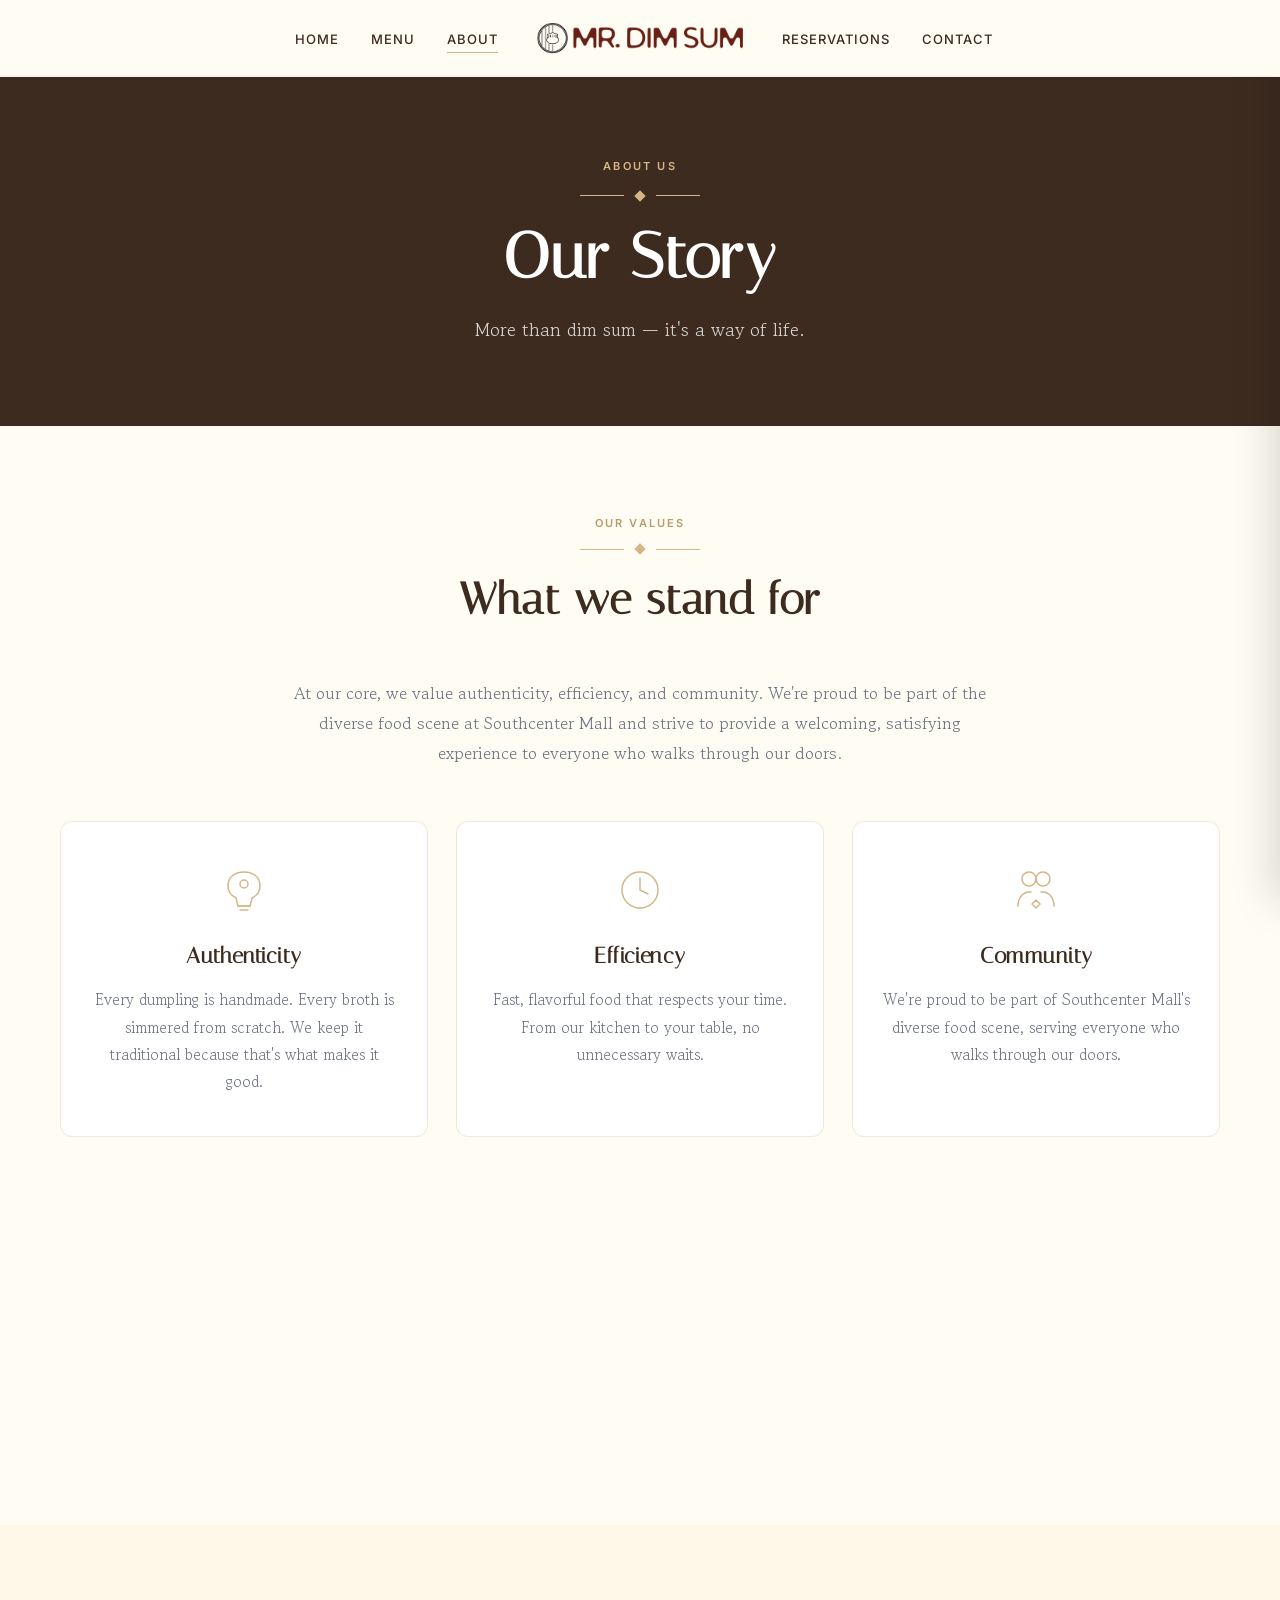
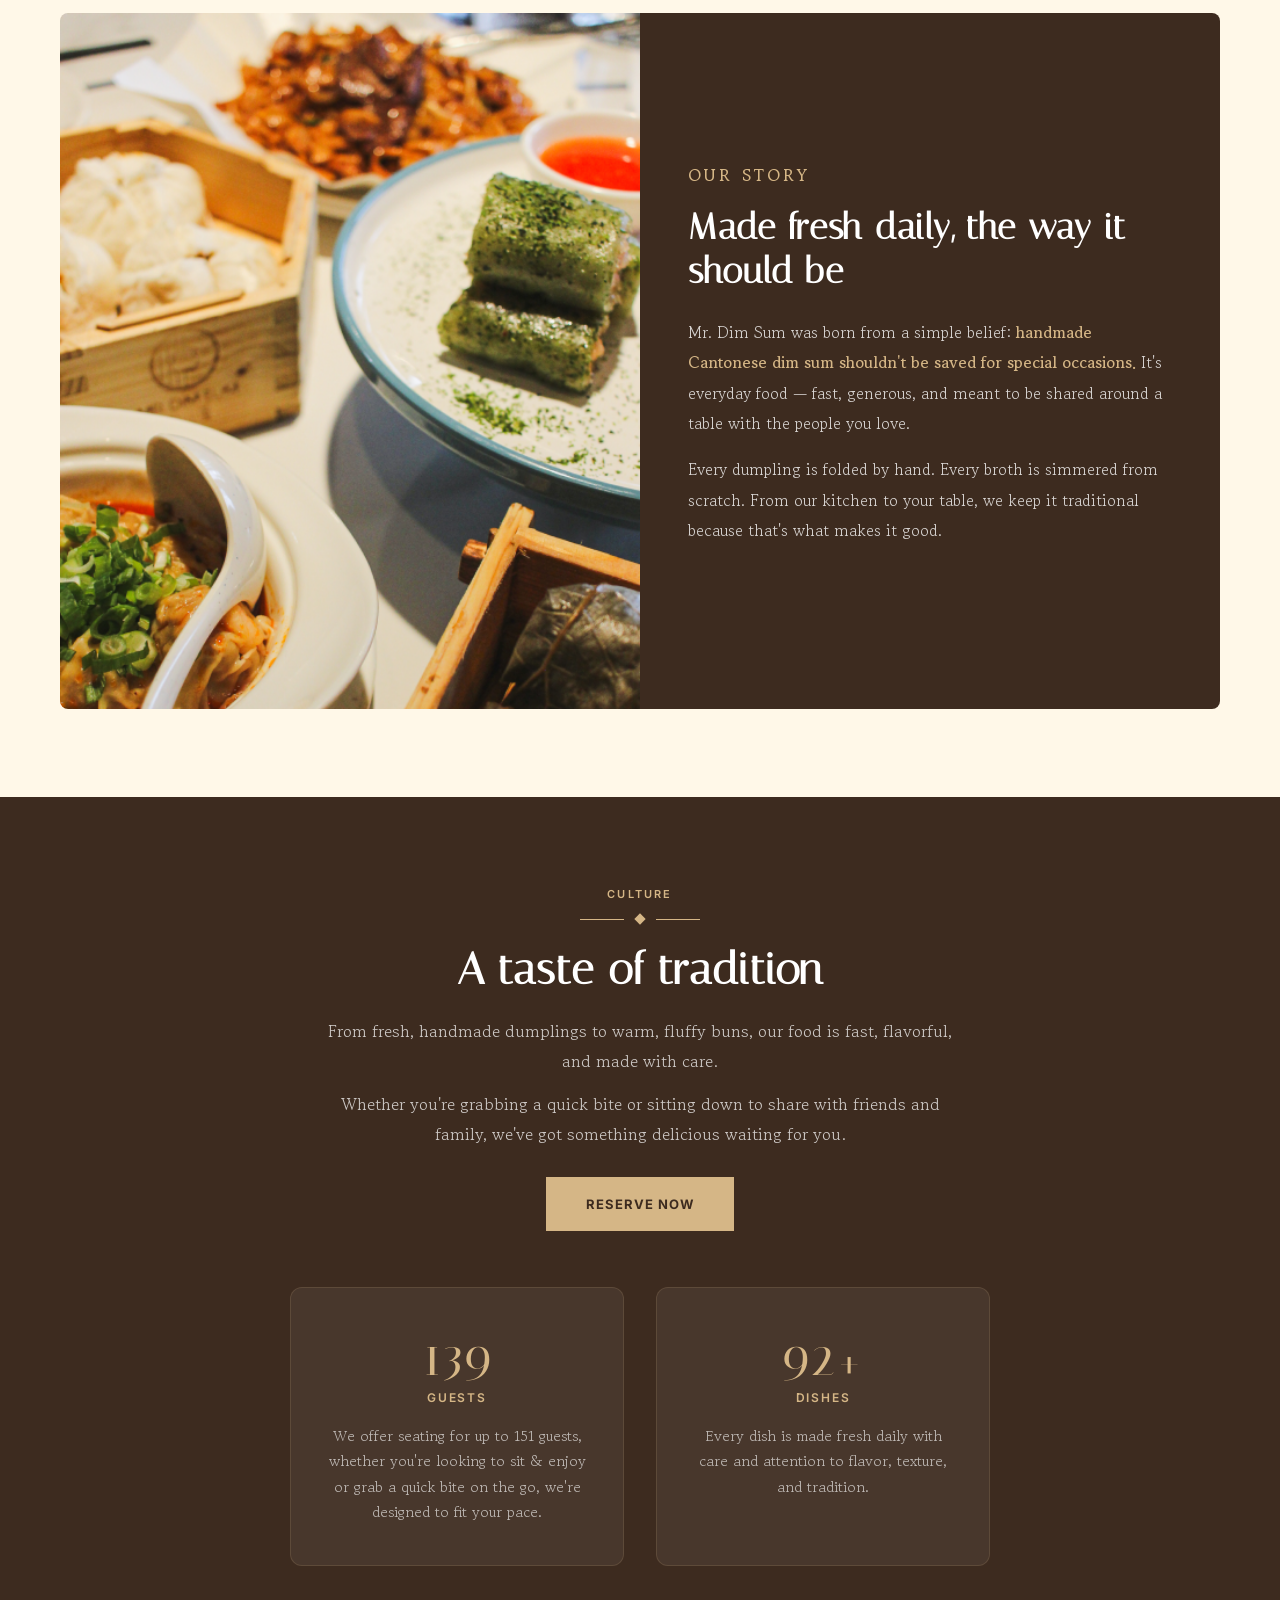
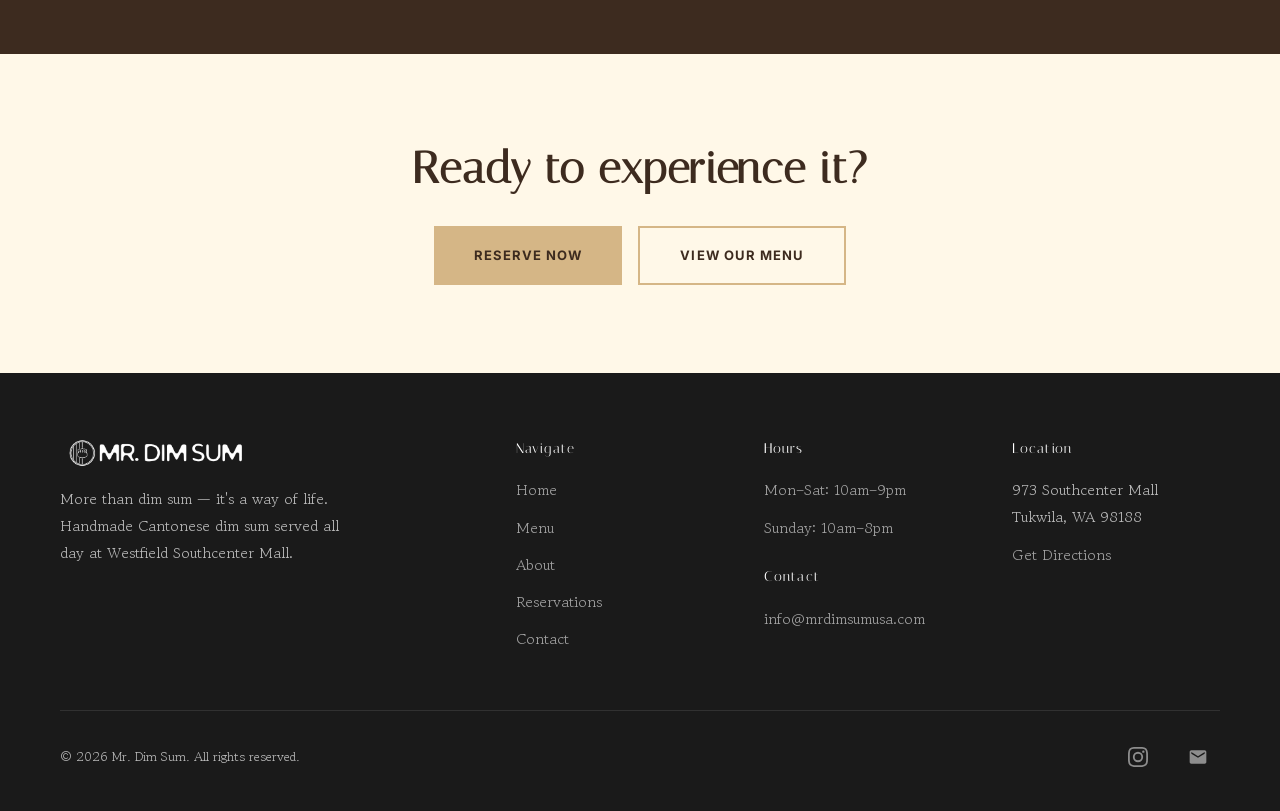
==== about.html @ 8e9a052c "Initial commit: Mr. Dim Sum restaurant website Five-page site (home, menu, about, reservations, cont" ====
<!DOCTYPE html>
<html lang="en">
<head>
<meta charset="UTF-8">
<meta name="viewport" content="width=device-width, initial-scale=1.0">
<title>About Us — Mr. Dim Sum | Handmade Cantonese Dim Sum in Tukwila, WA</title>
<meta name="description" content="Learn about Mr. Dim Sum's values, story, and commitment to authentic handmade Cantonese dim sum at Westfield Southcenter Mall in Tukwila, WA.">
<meta property="og:title" content="About Us — Mr. Dim Sum | Handmade Cantonese Dim Sum">
<meta property="og:description" content="Learn about Mr. Dim Sum's commitment to authentic handmade Cantonese dim sum at Westfield Southcenter Mall in Tukwila, WA.">
<meta property="og:image" content="pictures/Photo_TableSpread_MrDimSum_2026-03-11_v03.jpg">
<meta property="og:type" content="website">
<meta name="twitter:card" content="summary_large_image">
<link rel="preconnect" href="https://fonts.googleapis.com">
<link rel="preconnect" href="https://fonts.gstatic.com" crossorigin>
<link href="https://fonts.googleapis.com/css2?family=Italiana&family=Gowun+Batang:wght@400;700&family=Inter:wght@400;500;600&display=swap" rel="stylesheet">
<script type="application/ld+json">
{
  "@context": "https://schema.org",
  "@type": "AboutPage",
  "name": "About Mr. Dim Sum",
  "description": "Learn about Mr. Dim Sum's values, story, and commitment to authentic handmade Cantonese dim sum.",
  "mainEntity": {
    "@type": "Restaurant",
    "name": "Mr. Dim Sum",
    "servesCuisine": "Cantonese",
    "priceRange": "$$",
    "address": {
      "@type": "PostalAddress",
      "streetAddress": "973 Southcenter Mall",
      "addressLocality": "Tukwila",
      "addressRegion": "WA",
      "postalCode": "98188",
      "addressCountry": "US"
    },
    "url": "https://www.mrdimsumusa.com"
  }
}
</script>
<style>
*, *::before, *::after { margin: 0; padding: 0; box-sizing: border-box; }

:root {
  --red: #C41E24;
  --red-dark: #9E181D;
  --gold: #d5b686;
  --gold-dark: #b89b6a;
  --gold-light: #F5E6C4;
  --warm-bg: #FFFCF3;
  --warm-bg-alt: #FFF8E8;
  --charcoal: #1A1A1A;
  --brown: #3D2B1F;
  --brown-light: #5C4033;
  --gray-700: #374151;
  --gray-500: #6B7280;
  --gray-300: #D1D5DB;
  --gray-200: #E5E7EB;
  --white: #FFFFFF;
  --font-display: 'Italiana', serif;
  --font-body: 'Gowun Batang', Georgia, serif;
  --font-ui: 'Inter', system-ui, -apple-system, sans-serif;
  --nav-height: 76px;
  --ease-out-expo: cubic-bezier(0.16, 1, 0.3, 1);
}

::selection {
  background: var(--gold);
  color: var(--brown);
}
::-moz-selection {
  background: var(--gold);
  color: var(--brown);
}

html { scroll-behavior: smooth; scroll-padding-top: 80px; }

body {
  font-family: var(--font-body);
  color: var(--charcoal);
  background: var(--warm-bg);
  line-height: 1.7;
  -webkit-font-smoothing: antialiased;
  overflow-x: hidden;
}

img { max-width: 100%; height: auto; display: block; }
a { text-decoration: none; color: inherit; }

a:focus-visible,
button:focus-visible,
.btn:focus-visible {
  outline: 2px solid var(--gold);
  outline-offset: 3px;
  border-radius: 2px;
}

.container { width: 100%; max-width: 1200px; margin: 0 auto; padding: 0 20px; }

/* ANIMATIONS */
@keyframes fadeUp {
  from { opacity: 0; transform: translateY(30px); }
  to { opacity: 1; transform: translateY(0); }
}
@keyframes fadeIn {
  from { opacity: 0; }
  to { opacity: 1; }
}
@keyframes slideInLeft {
  from { opacity: 0; transform: translateX(-40px); }
  to { opacity: 1; transform: translateX(0); }
}
@keyframes slideInRight {
  from { opacity: 0; transform: translateX(40px); }
  to { opacity: 1; transform: translateX(0); }
}
@keyframes scaleIn {
  from { opacity: 0; transform: scale(0.92); }
  to { opacity: 1; transform: scale(1); }
}
@keyframes float {
  0%, 100% { transform: translateY(0); }
  50% { transform: translateY(-6px); }
}
@keyframes navFadeIn {
  from { opacity: 0; transform: translateY(-10px); }
  to { opacity: 1; transform: translateY(0); }
}

/* REVEAL ANIMATIONS */
.reveal {
  opacity: 0;
  transform: translateY(20px);
  transition: opacity 0.7s cubic-bezier(0.25, 0.46, 0.45, 0.94), transform 0.7s cubic-bezier(0.25, 0.46, 0.45, 0.94);
}
.reveal.is-visible {
  opacity: 1;
  transform: translateY(0);
}
.reveal-delay-1 { transition-delay: 0.1s; }
.reveal-delay-2 { transition-delay: 0.2s; }
.reveal-delay-3 { transition-delay: 0.3s; }

.reveal-left {
  opacity: 0;
  transform: translateX(-30px);
  transition: opacity 0.7s cubic-bezier(0.25, 0.46, 0.45, 0.94), transform 0.7s cubic-bezier(0.25, 0.46, 0.45, 0.94);
}
.reveal-left.is-visible {
  opacity: 1;
  transform: translateX(0);
}

.reveal-right {
  opacity: 0;
  transform: translateX(30px);
  transition: opacity 0.7s cubic-bezier(0.25, 0.46, 0.45, 0.94), transform 0.7s cubic-bezier(0.25, 0.46, 0.45, 0.94);
}
.reveal-right.is-visible {
  opacity: 1;
  transform: translateX(0);
}

/* NAV */
.nav {
  position: sticky;
  top: 0;
  z-index: 100;
  background: rgba(255,252,243,0.97);
  backdrop-filter: blur(12px);
  -webkit-backdrop-filter: blur(12px);
  border-bottom: 1px solid rgba(213,182,134,0.2);
  animation: navFadeIn 0.8s ease both;
}

.nav__inner {
  display: grid;
  grid-template-columns: 1fr auto 1fr;
  align-items: center;
  height: var(--nav-height);
  max-width: 1200px;
  margin: 0 auto;
  padding: 0 24px;
}

.nav__links-left,
.nav__links-right {
  display: flex;
  list-style: none;
  gap: 32px;
}
.nav__links-left { justify-content: flex-end; }
.nav__links-right { justify-content: flex-start; }

.nav__links-left a,
.nav__links-right a {
  font-family: var(--font-ui);
  font-size: 0.8125rem;
  font-weight: 500;
  color: var(--brown);
  letter-spacing: 0.08em;
  text-transform: uppercase;
  transition: color 0.3s, opacity 0.3s;
  position: relative;
  padding-bottom: 2px;
}
.nav__links-left a::after,
.nav__links-right a::after {
  content: '';
  position: absolute;
  bottom: -4px;
  left: 0;
  width: 0;
  height: 1px;
  background: var(--gold);
  transition: width 0.4s var(--ease-out-expo);
}
.nav__links-left a:hover::after,
.nav__links-right a:hover::after {
  width: 100%;
}
.nav__links-left a:hover,
.nav__links-right a:hover { opacity: 0.7; }

/* Active nav link */
.nav__links-left a.is-active,
.nav__links-right a.is-active {
  color: var(--brown);
}
.nav__links-left a.is-active::after,
.nav__links-right a.is-active::after {
  width: 100%;
}

.nav__logo {
  justify-self: center;
  padding: 0 28px;
}
.nav__logo-img {
  height: 38px;
  width: auto;
}

/* HAMBURGER */
.nav__hamburger {
  display: none;
  background: none;
  border: none;
  cursor: pointer;
  padding: 8px;
  justify-self: end;
  min-width: 44px;
  min-height: 44px;
  align-items: center;
  justify-content: center;
  -webkit-tap-highlight-color: transparent;
}
.nav__hamburger-lines {
  width: 24px;
  height: 18px;
  position: relative;
  display: flex;
  flex-direction: column;
  justify-content: space-between;
}
.nav__hamburger-lines span {
  display: block;
  width: 100%;
  height: 2px;
  background: var(--brown);
  border-radius: 2px;
  transition: transform 0.35s ease, opacity 0.25s ease;
  transform-origin: center;
}
.nav__hamburger.is-active .nav__hamburger-lines span:nth-child(1) {
  transform: translateY(8px) rotate(45deg);
}
.nav__hamburger.is-active .nav__hamburger-lines span:nth-child(2) {
  opacity: 0;
}
.nav__hamburger.is-active .nav__hamburger-lines span:nth-child(3) {
  transform: translateY(-8px) rotate(-45deg);
}

/* MOBILE MENU */
.nav__mobile-overlay {
  display: none;
  position: fixed;
  inset: 0;
  background: rgba(26,26,26,0.5);
  z-index: 98;
  opacity: 0;
  transition: opacity 0.35s ease;
}
.nav__mobile-overlay.is-open {
  display: block;
  opacity: 1;
}

.nav__mobile-menu {
  position: fixed;
  top: 0; right: 0; bottom: 0;
  width: 320px;
  max-width: 85vw;
  background: var(--warm-bg);
  z-index: 99;
  padding: 100px 40px 40px;
  transform: translateX(100%);
  transition: transform 0.5s var(--ease-out-expo);
  display: flex;
  flex-direction: column;
  box-shadow: -8px 0 40px rgba(0,0,0,0.15);
  overflow-y: auto;
}
.nav__mobile-menu.is-open { transform: translateX(0); }
.nav__mobile-menu a {
  display: flex;
  align-items: center;
  padding: 20px 0;
  font-family: var(--font-ui);
  font-size: 0.9375rem;
  font-weight: 500;
  color: var(--brown);
  text-transform: uppercase;
  letter-spacing: 0.1em;
  border-bottom: 1px solid rgba(213,182,134,0.2);
  transition: color 0.3s, padding-left 0.3s;
  min-height: 44px;
}
.nav__mobile-menu a:hover, .nav__mobile-menu a:active {
  color: var(--red);
  padding-left: 12px;
}
.nav__mobile-menu a.is-active {
  color: var(--red);
}

@media (max-width: 768px) {
  .nav__inner {
    grid-template-columns: 1fr auto auto;
    height: 64px;
  }
  .nav__links-left, .nav__links-right { display: none; }
  .nav__logo { justify-self: start; padding: 0; }
  .nav__hamburger { display: flex; }
  .nav__logo-img { height: 32px; }
}

/* BUTTONS */
.btn {
  display: inline-flex;
  align-items: center;
  gap: 8px;
  font-family: var(--font-ui);
  font-size: 0.8125rem;
  font-weight: 500;
  padding: 16px 40px;
  border-radius: 0;
  border: none;
  cursor: pointer;
  letter-spacing: 0.08em;
  text-transform: uppercase;
  transition: all 0.4s var(--ease-out-expo);
  min-height: 44px;
  position: relative;
}
.btn:active { transform: scale(0.97); }

.btn--gold {
  background: var(--gold);
  color: var(--brown);
  font-weight: 700;
}
.btn--gold:hover {
  background: var(--gold-dark);
  box-shadow: 0 4px 20px rgba(213,182,134,0.35);
  transform: translateY(-2px);
}

.btn--outline {
  background: transparent;
  color: var(--brown);
  font-weight: 700;
  border: 2px solid var(--gold);
}
.btn--outline:hover {
  background: var(--gold-light);
  border-color: var(--gold-dark);
  transform: translateY(-2px);
}

.btn--ghost {
  background: transparent;
  color: var(--gold);
  padding: 0;
  font-weight: 700;
  font-size: 0.9375rem;
}
.btn--ghost:hover { color: var(--white); }
.btn--ghost svg { width: 18px; height: 18px; transition: transform 0.3s; }
.btn--ghost:hover svg { transform: translateX(6px); }

/* SECTION SHARED */
.section { padding: 88px 0; }
.section--alt { background: var(--warm-bg-alt); }

.section__header {
  text-align: center;
  max-width: 600px;
  margin: 0 auto 52px;
}

.section__label {
  font-family: var(--font-ui);
  font-size: 0.6875rem;
  font-weight: 600;
  letter-spacing: 0.2em;
  text-transform: uppercase;
  color: var(--gold-dark);
  margin-bottom: 12px;
}

.section__title {
  font-family: var(--font-display);
  font-size: clamp(1.75rem, 4vw, 2.75rem);
  margin-bottom: 16px;
  line-height: 1.2;
  color: var(--brown);
  letter-spacing: 0.02em;
}

.section__desc {
  font-family: var(--font-body);
  color: var(--gray-500);
  font-size: 1.05rem;
  line-height: 1.8;
}

/* DECORATIVE DIVIDER */
.divider {
  display: flex;
  align-items: center;
  justify-content: center;
  gap: 12px;
  margin: 0 auto 20px;
  width: 120px;
}
.divider__line {
  flex: 1;
  height: 1px;
  background: var(--gold);
}
.divider__diamond {
  width: 8px;
  height: 8px;
  background: var(--gold);
  transform: rotate(45deg);
  flex-shrink: 0;
  animation: float 4s ease-in-out infinite;
}

/* HERO BANNER — shorter, no parallax */
.about-hero {
  background: var(--brown);
  padding: 80px 0;
  text-align: center;
  overflow: hidden;
}

.about-hero__content {
  max-width: 700px;
  margin: 0 auto;
  animation: fadeUp 1.2s ease both;
}

.about-hero__label {
  font-family: var(--font-ui);
  font-size: 0.6875rem;
  font-weight: 600;
  letter-spacing: 0.2em;
  text-transform: uppercase;
  color: var(--gold);
  margin-bottom: 16px;
  animation: fadeIn 1.5s ease 0.3s both;
}

.about-hero h1 {
  font-family: var(--font-display);
  font-size: clamp(2.5rem, 6vw, 4rem);
  color: var(--white);
  line-height: 1.15;
  margin-bottom: 20px;
  letter-spacing: 0.02em;
  animation: fadeUp 1.2s ease 0.4s both;
}

.about-hero__sub {
  font-family: var(--font-body);
  font-size: 1.15rem;
  color: rgba(255,255,255,0.8);
  line-height: 1.8;
  animation: fadeUp 1.2s ease 0.6s both;
}

/* VALUES SECTION */
.values__intro {
  text-align: center;
  max-width: 700px;
  margin: 0 auto 52px;
  font-family: var(--font-body);
  color: var(--gray-500);
  font-size: 1.05rem;
  line-height: 1.8;
}

.values-grid {
  display: grid;
  grid-template-columns: repeat(3, 1fr);
  gap: 28px;
}

.value-card {
  background: var(--white);
  border: 1px solid rgba(213,182,134,0.3);
  border-radius: 12px;
  padding: 40px 28px;
  text-align: center;
  transition: transform 0.4s ease, box-shadow 0.4s ease;
}
.value-card:hover {
  transform: translateY(-6px);
  box-shadow: 0 12px 32px rgba(0,0,0,0.08);
}

.value-card__icon {
  width: 56px;
  height: 56px;
  margin: 0 auto 20px;
  display: flex;
  align-items: center;
  justify-content: center;
}
.value-card__icon svg {
  width: 48px;
  height: 48px;
  fill: none;
  stroke: var(--gold);
  stroke-width: 1.5;
  stroke-linecap: round;
  stroke-linejoin: round;
}

.value-card h3 {
  font-family: var(--font-display);
  font-size: 1.35rem;
  color: var(--brown);
  margin-bottom: 12px;
  letter-spacing: 0.02em;
}

.value-card p {
  font-family: var(--font-body);
  color: var(--gray-500);
  font-size: 0.95rem;
  line-height: 1.8;
}

@media (max-width: 640px) {
  .values-grid { grid-template-columns: 1fr; gap: 20px; }
}

/* PHOTO BAND */
.photo-band {
  width: 100%;
  height: 300px;
  overflow: hidden;
  position: relative;
}
.photo-band img {
  width: 100%;
  height: 120%;
  object-fit: cover;
  object-position: center;
  position: absolute;
  top: -10%;
}

/* STORY */
.story {
  display: grid;
  grid-template-columns: 1fr 1fr;
  gap: 0;
  align-items: stretch;
  border-radius: 8px;
  overflow: hidden;
  min-height: 480px;
}

.story__img {
  position: relative;
  overflow: hidden;
}
.story__img img {
  width: 100%;
  height: 100%;
  object-fit: cover;
  transition: transform 0.6s ease;
}
.story:hover .story__img img { transform: scale(1.03); }

.story__text {
  background: var(--brown);
  color: var(--white);
  padding: 56px 48px;
  display: flex;
  flex-direction: column;
  justify-content: center;
}

.story__text .section__label {
  color: var(--gold);
}

.story__text h2 {
  font-family: var(--font-display);
  font-size: clamp(1.75rem, 3.5vw, 2.25rem);
  margin-bottom: 24px;
  line-height: 1.2;
  color: var(--white);
  letter-spacing: 0.02em;
}

.story__text p {
  font-family: var(--font-body);
  color: rgba(255,255,255,0.8);
  margin-bottom: 16px;
  line-height: 1.9;
  font-size: 1rem;
}

.story__text .highlight {
  color: var(--gold);
  font-weight: 700;
}

@media (max-width: 768px) {
  .story { grid-template-columns: 1fr; }
  .story__img { min-height: 280px; }
  .story__text { padding: 36px 24px; }
}

/* CULTURE — stats section */
.culture {
  background: var(--brown);
  padding: 88px 0;
  color: var(--white);
  overflow: hidden;
}

.culture__header {
  text-align: center;
  max-width: 640px;
  margin: 0 auto 56px;
}
.culture__header .section__label {
  color: var(--gold);
}
.culture__header h2 {
  font-family: var(--font-display);
  font-size: clamp(1.75rem, 4vw, 2.75rem);
  color: var(--white);
  margin-bottom: 20px;
  line-height: 1.2;
  letter-spacing: 0.02em;
}
.culture__desc {
  font-family: var(--font-body);
  color: rgba(255,255,255,0.75);
  font-size: 1.05rem;
  line-height: 1.8;
  margin-bottom: 12px;
}
.culture__cta {
  margin-top: 28px;
}

.culture__stats {
  display: grid;
  grid-template-columns: 1fr 1fr;
  gap: 32px;
  max-width: 700px;
  margin: 0 auto;
}

.stat-card {
  background: rgba(255,255,255,0.06);
  border: 1px solid rgba(213,182,134,0.15);
  border-radius: 12px;
  padding: 40px 32px;
  text-align: center;
  transition: transform 0.4s ease, border-color 0.4s ease, background 0.4s ease;
}
.stat-card:hover {
  transform: translateY(-4px);
  border-color: rgba(213,182,134,0.35);
  background: rgba(255,255,255,0.09);
}

.stat-card__number {
  font-family: var(--font-display);
  font-size: clamp(2.5rem, 6vw, 3.5rem);
  color: var(--gold);
  line-height: 1;
  margin-bottom: 4px;
  letter-spacing: 0.02em;
}
.stat-card__number .stat-suffix {
  font-size: 0.7em;
}

.stat-card__label {
  font-family: var(--font-ui);
  font-size: 0.75rem;
  text-transform: uppercase;
  letter-spacing: 0.15em;
  color: var(--gold);
  margin-bottom: 14px;
  font-weight: 600;
}

.stat-card__desc {
  font-family: var(--font-body);
  font-size: 0.9375rem;
  color: rgba(255,255,255,0.65);
  line-height: 1.7;
}

@media (max-width: 640px) {
  .culture { padding: 64px 0; }
  .culture__header { margin-bottom: 40px; }
  .culture__stats { grid-template-columns: 1fr; gap: 20px; }
  .stat-card { padding: 32px 24px; }
}

/* CTA SECTION */
.cta-section {
  padding: 88px 0;
  text-align: center;
  background: var(--warm-bg-alt);
}

.cta-section h2 {
  font-family: var(--font-display);
  font-size: clamp(1.75rem, 4vw, 2.75rem);
  color: var(--brown);
  margin-bottom: 32px;
  letter-spacing: 0.02em;
  line-height: 1.2;
}

.cta-section__buttons {
  display: flex;
  gap: 16px;
  justify-content: center;
  flex-wrap: wrap;
}

/* FOOTER */
.footer {
  background: var(--charcoal);
  color: rgba(255,255,255,0.7);
  padding: 64px 0 32px;
}

.footer__grid {
  display: grid;
  grid-template-columns: 2fr 1fr 1fr 1fr;
  gap: 40px;
  margin-bottom: 48px;
}

.footer__brand-logo {
  height: 32px;
  width: auto;
  margin-bottom: 16px;
  filter: brightness(0) invert(1);
}
.footer__brand p {
  font-family: var(--font-body);
  font-size: 0.9375rem;
  line-height: 1.8;
  max-width: 280px;
}

.footer h4 {
  color: var(--white);
  font-family: var(--font-display);
  font-size: 0.875rem;
  font-weight: 400;
  letter-spacing: 0.08em;
  margin-bottom: 16px;
}

.footer ul { list-style: none; }
.footer li { margin-bottom: 10px; }
.footer a {
  font-family: var(--font-body);
  font-size: 0.9375rem;
  color: rgba(255,255,255,0.6);
  transition: color 0.2s;
  position: relative;
}
.footer a:hover { color: var(--white); }

.footer__grid a::after {
  content: '';
  position: absolute;
  bottom: -2px;
  left: 0;
  width: 0;
  height: 1px;
  background: var(--gold);
  transition: width 0.3s ease;
}
.footer__grid a:hover::after {
  width: 100%;
}

.footer address {
  font-family: var(--font-body);
  font-style: normal;
  font-size: 0.9375rem;
  line-height: 1.8;
}

.footer__bottom {
  border-top: 1px solid rgba(255,255,255,0.1);
  padding-top: 24px;
  display: flex;
  justify-content: space-between;
  align-items: center;
  flex-wrap: wrap;
  gap: 12px;
  font-size: 0.8125rem;
}

.footer__socials { display: flex; gap: 16px; }
.footer__socials a {
  display: flex;
  padding: 4px;
  min-width: 44px;
  min-height: 44px;
  align-items: center;
  justify-content: center;
  transition: transform 0.3s ease;
}
.footer__socials a:hover { transform: translateY(-2px); }
.footer__socials a::after { display: none; }
.footer__socials svg { width: 20px; height: 20px; fill: rgba(255,255,255,0.5); transition: fill 0.2s; }
.footer__socials a:hover svg { fill: var(--white); }

@media (max-width: 768px) {
  .footer__grid { grid-template-columns: 1fr 1fr; gap: 32px; }
  .footer__bottom { flex-direction: column; text-align: center; }
  .footer__socials { justify-content: center; }
}
@media (max-width: 480px) {
  .footer__grid { grid-template-columns: 1fr; gap: 28px; }
}

/* BACK TO TOP BUTTON */
.back-to-top {
  position: fixed;
  bottom: 28px;
  right: 28px;
  z-index: 90;
  width: 44px;
  height: 44px;
  border-radius: 50%;
  border: none;
  background: var(--brown);
  color: var(--white);
  cursor: pointer;
  display: flex;
  align-items: center;
  justify-content: center;
  opacity: 0;
  visibility: hidden;
  transform: translateY(12px);
  transition: opacity 0.35s ease, visibility 0.35s ease, transform 0.35s ease, background 0.2s;
  box-shadow: 0 4px 16px rgba(0,0,0,0.18);
  -webkit-tap-highlight-color: transparent;
  padding-bottom: env(safe-area-inset-bottom, 0px);
}
.back-to-top.is-visible {
  opacity: 1;
  visibility: visible;
  transform: translateY(0);
}
.back-to-top:hover {
  background: var(--red);
}
.back-to-top svg {
  width: 20px;
  height: 20px;
  stroke: currentColor;
  fill: none;
  stroke-width: 2.5;
  stroke-linecap: round;
  stroke-linejoin: round;
}

/* MOBILE-SPECIFIC */
@media (max-width: 768px) {
  .section { padding: 64px 0; }
  .about-hero { padding: 60px 0; }
  .about-hero h1 {
    font-size: clamp(2rem, 5vw, 3rem);
  }
  .about-hero__sub {
    font-size: 1.05rem;
  }
  .section__header {
    margin-bottom: 40px;
  }
  .section__title {
    font-size: clamp(1.5rem, 3.5vw, 2.25rem);
  }
  .section__desc {
    font-size: 1rem;
  }
  .cta-section { padding: 64px 0; }
  .back-to-top {
    bottom: calc(20px + env(safe-area-inset-bottom, 0px));
    right: 20px;
  }
}

/* UTILITY */
.sr-only {
  position: absolute;
  width: 1px; height: 1px;
  padding: 0; margin: -1px;
  overflow: hidden;
  clip: rect(0,0,0,0);
  border: 0;
}
</style>
</head>

<body>

<!-- NAV -->
<nav class="nav" role="navigation" aria-label="Main navigation">
  <div class="nav__inner">
    <ul class="nav__links-left">
      <li><a href="mr-dimsum.html">Home</a></li>
      <li><a href="menu.html">Menu</a></li>
      <li><a href="about.html" class="is-active">About</a></li>
    </ul>
    <a href="mr-dimsum.html" class="nav__logo" aria-label="Mr. Dim Sum — Home">
      <img src="pictures/mrdimsum-logo.png" alt="Mr. Dim Sum" class="nav__logo-img">
    </a>
    <ul class="nav__links-right">
      <li><a href="reservations.html">Reservations</a></li>
      <li><a href="contact.html">Contact</a></li>
    </ul>
    <button class="nav__hamburger" aria-label="Open menu" aria-expanded="false" onclick="toggleMenu()">
      <div class="nav__hamburger-lines">
        <span></span>
        <span></span>
        <span></span>
      </div>
    </button>
  </div>
</nav>
<div class="nav__mobile-overlay" id="mobileOverlay" onclick="closeMenu()"></div>
<div class="nav__mobile-menu" id="mobileMenu">
  <a href="mr-dimsum.html" onclick="closeMenu()">Home</a>
  <a href="menu.html" onclick="closeMenu()">Menu</a>
  <a href="about.html" class="is-active" onclick="closeMenu()">About</a>
  <a href="reservations.html" onclick="closeMenu()">Reservations</a>
  <a href="contact.html" onclick="closeMenu()">Contact</a>
</div>

<!-- HERO BANNER -->
<section class="about-hero">
  <div class="container">
    <div class="about-hero__content">
      <p class="about-hero__label">About Us</p>
      <div class="divider"><span class="divider__line"></span><span class="divider__diamond"></span><span class="divider__line"></span></div>
      <h1>Our Story</h1>
      <p class="about-hero__sub">More than dim sum — it's a way of life.</p>
    </div>
  </div>
</section>

<!-- VALUES -->
<section class="section" id="values">
  <div class="container">
    <div class="section__header reveal">
      <p class="section__label">Our Values</p>
      <div class="divider"><span class="divider__line"></span><span class="divider__diamond"></span><span class="divider__line"></span></div>
      <h2 class="section__title">What we stand for</h2>
    </div>
    <p class="values__intro reveal">At our core, we value authenticity, efficiency, and community. We're proud to be part of the diverse food scene at Southcenter Mall and strive to provide a welcoming, satisfying experience to everyone who walks through our doors.</p>
    <div class="values-grid">
      <div class="value-card reveal reveal-delay-1">
        <div class="value-card__icon">
          <svg viewBox="0 0 48 48">
            <path d="M24 6c-8 0-16 4-16 14 0 6 4 10 8 12l2 8h12l2-8c4-2 8-6 8-12C40 10 32 6 24 6z"/>
            <path d="M18 40h12M20 44h8"/>
            <circle cx="24" cy="18" r="4"/>
          </svg>
        </div>
        <h3>Authenticity</h3>
        <p>Every dumpling is handmade. Every broth is simmered from scratch. We keep it traditional because that's what makes it good.</p>
      </div>
      <div class="value-card reveal reveal-delay-2">
        <div class="value-card__icon">
          <svg viewBox="0 0 48 48">
            <circle cx="24" cy="24" r="18"/>
            <polyline points="24 12 24 24 32 28"/>
          </svg>
        </div>
        <h3>Efficiency</h3>
        <p>Fast, flavorful food that respects your time. From our kitchen to your table, no unnecessary waits.</p>
      </div>
      <div class="value-card reveal reveal-delay-3">
        <div class="value-card__icon">
          <svg viewBox="0 0 48 48">
            <path d="M17 20a7 7 0 1 1 0-14 7 7 0 0 1 0 14z"/>
            <path d="M31 20a7 7 0 1 1 0-14 7 7 0 0 1 0 14z"/>
            <path d="M6 40c0-8 5-14 11-14h2"/>
            <path d="M42 40c0-8-5-14-11-14h-2"/>
            <path d="M24 34l-4 4 4 4 4-4-4-4z"/>
          </svg>
        </div>
        <h3>Community</h3>
        <p>We're proud to be part of Southcenter Mall's diverse food scene, serving everyone who walks through our doors.</p>
      </div>
    </div>
  </div>
</section>

<!-- PHOTO BAND -->
<div class="photo-band">
  <img src="pictures/MrDimSum_Photo_InteriorSeating_2025-05-21_v01.jpg" alt="Interior of Mr. Dim Sum restaurant with newspaper artwork on the walls and comfortable seating" loading="lazy">
</div>

<!-- STORY -->
<section class="section section--alt" id="story">
  <div class="container">
    <div class="story">
      <div class="story__img reveal-left">
        <img src="pictures/drinks.png" alt="A spread of dim sum dishes including rice rolls, steamed buns, and stir fried vegetables at Mr. Dim Sum" loading="lazy">
      </div>
      <div class="story__text reveal-right">
        <p class="section__label">Our Story</p>
        <h2>Made fresh daily, the way it should be</h2>
        <p>Mr. Dim Sum was born from a simple belief: <span class="highlight">handmade Cantonese dim sum shouldn't be saved for special occasions.</span> It's everyday food — fast, generous, and meant to be shared around a table with the people you love.</p>
        <p>Every dumpling is folded by hand. Every broth is simmered from scratch. From our kitchen to your table, we keep it traditional because that's what makes it good.</p>
      </div>
    </div>
  </div>
</section>

<!-- CULTURE -->
<section class="culture" id="culture">
  <div class="container">
    <div class="culture__header reveal">
      <p class="section__label">Culture</p>
      <div class="divider"><span class="divider__line"></span><span class="divider__diamond"></span><span class="divider__line"></span></div>
      <h2>A taste of tradition</h2>
      <p class="culture__desc">From fresh, handmade dumplings to warm, fluffy buns, our food is fast, flavorful, and made with care.</p>
      <p class="culture__desc">Whether you're grabbing a quick bite or sitting down to share with friends and family, we've got something delicious waiting for you.</p>
      <div class="culture__cta">
        <a href="https://www.yelp.com/reservations/mr-dim-sum-tukwila-3" target="_blank" rel="noopener" class="btn btn--gold">Reserve Now</a>
      </div>
    </div>
    <div class="culture__stats">
      <div class="stat-card reveal reveal-delay-1">
        <div class="stat-card__number"><span class="counter" data-target="151">0</span></div>
        <div class="stat-card__label">Guests</div>
        <p class="stat-card__desc">We offer seating for up to 151 guests, whether you're looking to sit &amp; enjoy or grab a quick bite on the go, we're designed to fit your pace.</p>
      </div>
      <div class="stat-card reveal reveal-delay-2">
        <div class="stat-card__number"><span class="counter" data-target="100">0</span><span class="stat-suffix">+</span></div>
        <div class="stat-card__label">Dishes</div>
        <p class="stat-card__desc">Every dish is made fresh daily with care and attention to flavor, texture, and tradition.</p>
      </div>
    </div>
  </div>
</section>

<!-- CTA -->
<section class="cta-section">
  <div class="container reveal">
    <h2>Ready to experience it?</h2>
    <div class="cta-section__buttons">
      <a href="https://www.yelp.com/reservations/mr-dim-sum-tukwila-3" target="_blank" rel="noopener" class="btn btn--gold">Reserve Now</a>
      <a href="menu.html" class="btn btn--outline">View Our Menu</a>
    </div>
  </div>
</section>

<!-- FOOTER -->
<footer class="footer">
  <div class="container">
    <div class="footer__grid">
      <div class="footer__brand">
        <img src="pictures/mrdimsum-logo.png" alt="Mr. Dim Sum" class="footer__brand-logo">
        <p>More than dim sum — it's a way of life. Handmade Cantonese dim sum served all day at Westfield Southcenter Mall.</p>
      </div>
      <div>
        <h4>Navigate</h4>
        <ul>
          <li><a href="mr-dimsum.html">Home</a></li>
          <li><a href="menu.html">Menu</a></li>
          <li><a href="about.html">About</a></li>
          <li><a href="reservations.html">Reservations</a></li>
          <li><a href="contact.html">Contact</a></li>
        </ul>
      </div>
      <div>
        <h4>Hours</h4>
        <ul>
          <li><a href="contact.html">Mon–Sat: 10am–9pm</a></li>
          <li><a href="contact.html">Sunday: 10am–8pm</a></li>
        </ul>
        <h4 style="margin-top:24px;">Contact</h4>
        <ul>
          <li><a href="mailto:info@mrdimsumusa.com">info@mrdimsumusa.com</a></li>
        </ul>
      </div>
      <div>
        <h4>Location</h4>
        <address>
          973 Southcenter Mall<br>
          Tukwila, WA 98188
        </address>
        <p style="margin-top:12px;font-size:0.875rem"><a href="https://maps.google.com/?q=973+Southcenter+Mall+Tukwila+WA+98188" target="_blank" rel="noopener">Get Directions</a></p>
      </div>
    </div>
    <div class="footer__bottom">
      <span>&copy; 2026 Mr. Dim Sum. All rights reserved.</span>
      <div class="footer__socials">
        <a href="https://instagram.com/mrdimsumusa" target="_blank" rel="noopener" aria-label="Follow Mr. Dim Sum on Instagram">
          <svg viewBox="0 0 24 24"><path d="M12 2.163c3.204 0 3.584.012 4.85.07 3.252.148 4.771 1.691 4.919 4.919.058 1.265.069 1.645.069 4.849 0 3.205-.012 3.584-.069 4.849-.149 3.225-1.664 4.771-4.919 4.919-1.266.058-1.644.07-4.85.07-3.204 0-3.584-.012-4.849-.07-3.26-.149-4.771-1.699-4.919-4.92-.058-1.265-.07-1.644-.07-4.849 0-3.204.013-3.583.07-4.849.149-3.227 1.664-4.771 4.919-4.919 1.266-.057 1.645-.069 4.849-.069zM12 0C8.741 0 8.333.014 7.053.072 2.695.272.273 2.69.073 7.052.014 8.333 0 8.741 0 12c0 3.259.014 3.668.072 4.948.2 4.358 2.618 6.78 6.98 6.98C8.333 23.986 8.741 24 12 24c3.259 0 3.668-.014 4.948-.072 4.354-.2 6.782-2.618 6.979-6.98.059-1.28.073-1.689.073-4.948 0-3.259-.014-3.667-.072-4.947-.196-4.354-2.617-6.78-6.979-6.98C15.668.014 15.259 0 12 0zm0 5.838a6.162 6.162 0 100 12.324 6.162 6.162 0 000-12.324zM12 16a4 4 0 110-8 4 4 0 010 8zm6.406-11.845a1.44 1.44 0 100 2.881 1.44 1.44 0 000-2.881z"/></svg>
        </a>
        <a href="mailto:info@mrdimsumusa.com" aria-label="Email Mr. Dim Sum">
          <svg viewBox="0 0 24 24"><path d="M20 4H4c-1.1 0-2 .9-2 2v12c0 1.1.9 2 2 2h16c1.1 0 2-.9 2-2V6c0-1.1-.9-2-2-2zm0 4l-8 5-8-5V6l8 5 8-5v2z"/></svg>
        </a>
      </div>
    </div>
  </div>
</footer>

<!-- BACK TO TOP -->
<button class="back-to-top" id="backToTop" aria-label="Back to top" onclick="window.scrollTo({top:0,behavior:'smooth'})">
  <svg viewBox="0 0 24 24"><polyline points="18 15 12 9 6 15"/></svg>
</button>

<script>
// Mobile menu
function toggleMenu() {
  const menu = document.getElementById('mobileMenu');
  const overlay = document.getElementById('mobileOverlay');
  const btn = document.querySelector('.nav__hamburger');
  const isOpen = menu.classList.contains('is-open');

  if (isOpen) {
    closeMenu();
  } else {
    menu.classList.add('is-open');
    overlay.classList.add('is-open');
    btn.classList.add('is-active');
    btn.setAttribute('aria-expanded', 'true');
    btn.setAttribute('aria-label', 'Close menu');
    document.body.style.overflow = 'hidden';
  }
}

function closeMenu() {
  const menu = document.getElementById('mobileMenu');
  const overlay = document.getElementById('mobileOverlay');
  const btn = document.querySelector('.nav__hamburger');
  menu.classList.remove('is-open');
  overlay.classList.remove('is-open');
  btn.classList.remove('is-active');
  btn.setAttribute('aria-expanded', 'false');
  btn.setAttribute('aria-label', 'Open menu');
  document.body.style.overflow = '';
}

// Close menu on escape key
document.addEventListener('keydown', function(e) {
  if (e.key === 'Escape') closeMenu();
});

// Scroll-triggered reveal animations with scroll fallback
const revealEls = document.querySelectorAll('.reveal, .reveal-left, .reveal-right');

const observer = new IntersectionObserver((entries) => {
  entries.forEach(entry => {
    if (entry.isIntersecting) {
      entry.target.classList.add('is-visible');
      observer.unobserve(entry.target);
    }
  });
}, {
  threshold: 0,
  rootMargin: '0px 0px 80px 0px'
});

revealEls.forEach(el => observer.observe(el));

// Scroll fallback
function revealFallback() {
  revealEls.forEach(el => {
    if (!el.classList.contains('is-visible')) {
      const rect = el.getBoundingClientRect();
      if (rect.top < window.innerHeight + 80) {
        el.classList.add('is-visible');
      }
    }
  });
}
window.addEventListener('scroll', revealFallback, { passive: true });
revealFallback();

// Animated counter
const counterObserver = new IntersectionObserver((entries) => {
  entries.forEach(entry => {
    if (entry.isIntersecting) {
      const el = entry.target;
      const target = parseInt(el.getAttribute('data-target'), 10);
      const duration = 2000;
      const start = performance.now();

      function easeOutCubic(t) { return 1 - Math.pow(1 - t, 3); }

      function tick(now) {
        const elapsed = now - start;
        const progress = Math.min(elapsed / duration, 1);
        const eased = easeOutCubic(progress);
        el.textContent = Math.floor(eased * target);
        if (progress < 1) {
          requestAnimationFrame(tick);
        } else {
          el.textContent = target;
        }
      }
      requestAnimationFrame(tick);
      counterObserver.unobserve(el);
    }
  });
}, { threshold: 0.3, rootMargin: '0px 0px 20px 0px' });

document.querySelectorAll('.counter').forEach(el => counterObserver.observe(el));

// Back to top button
const backToTopBtn = document.getElementById('backToTop');
let ticking = false;

window.addEventListener('scroll', function() {
  if (!ticking) {
    window.requestAnimationFrame(function() {
      if (window.scrollY > 500) {
        backToTopBtn.classList.add('is-visible');
      } else {
        backToTopBtn.classList.remove('is-visible');
      }
      ticking = false;
    });
    ticking = true;
  }
}, { passive: true });
</script>

</body>
</html>
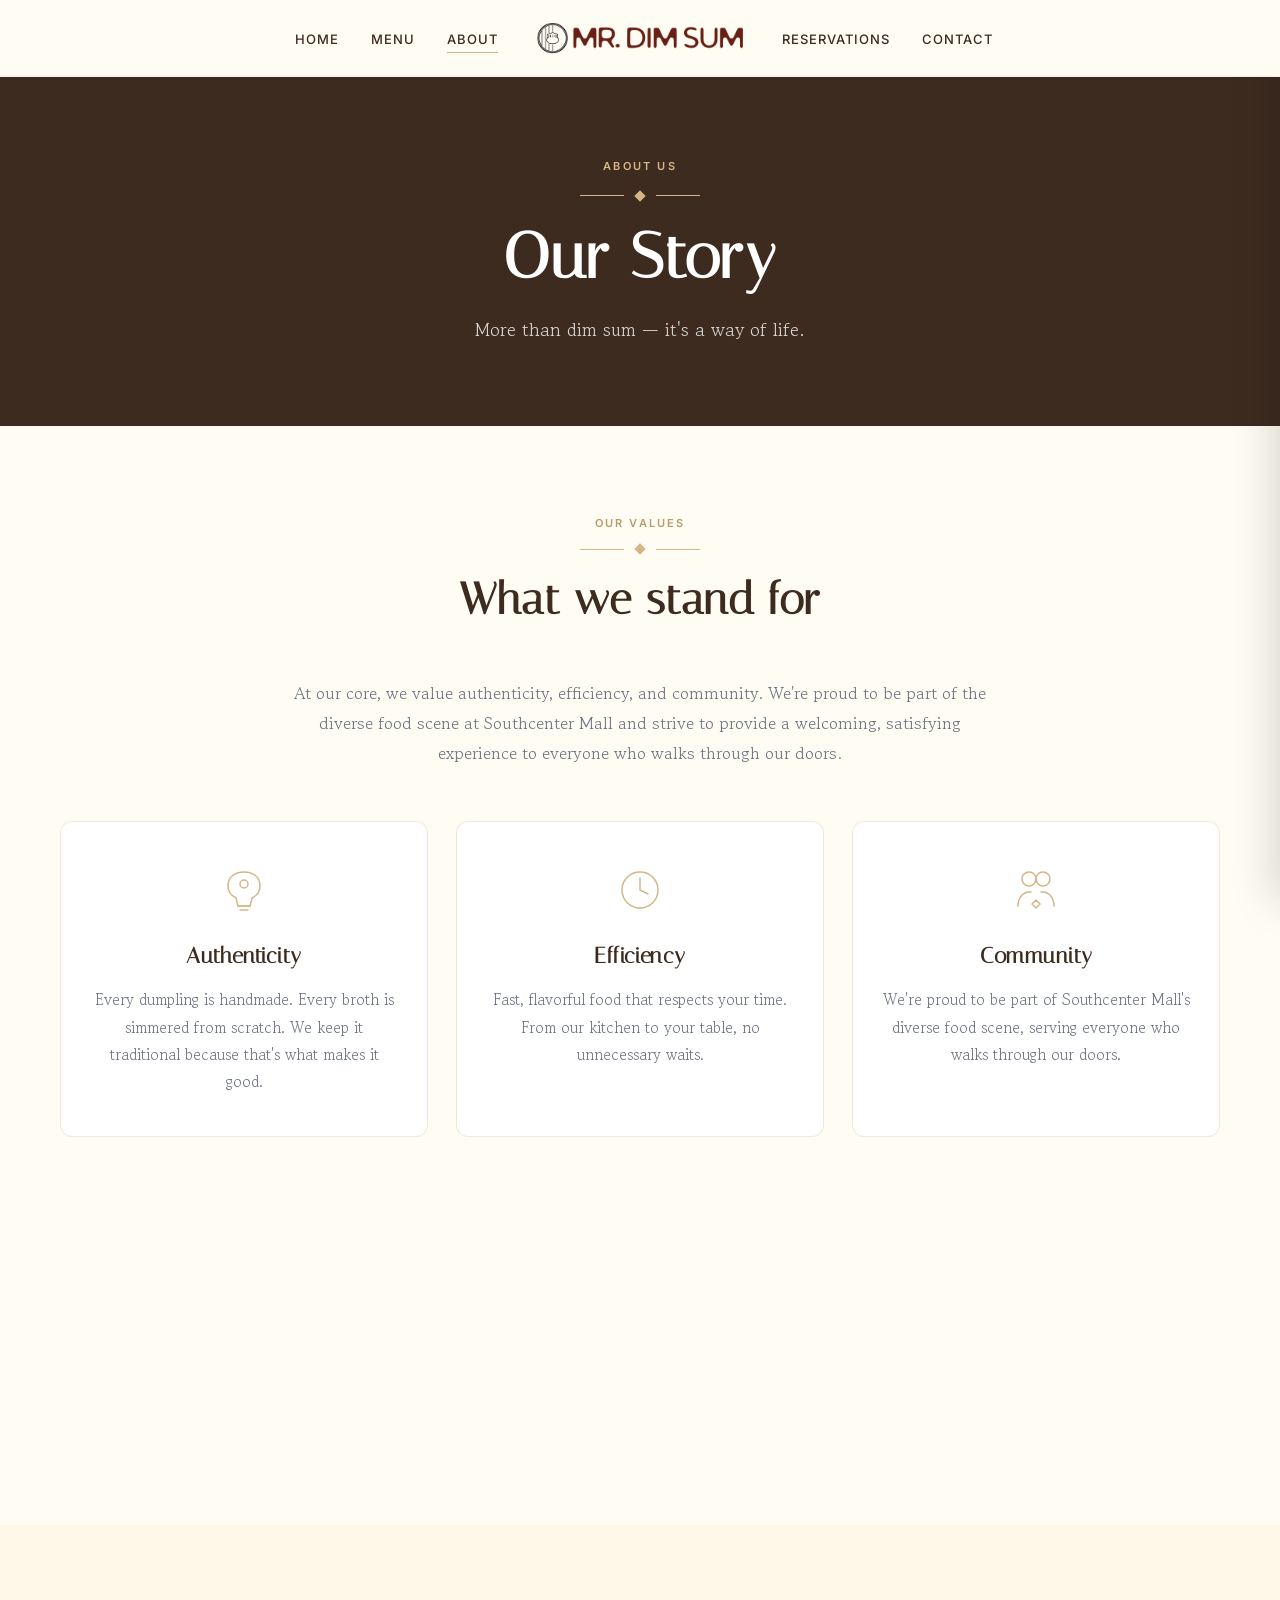
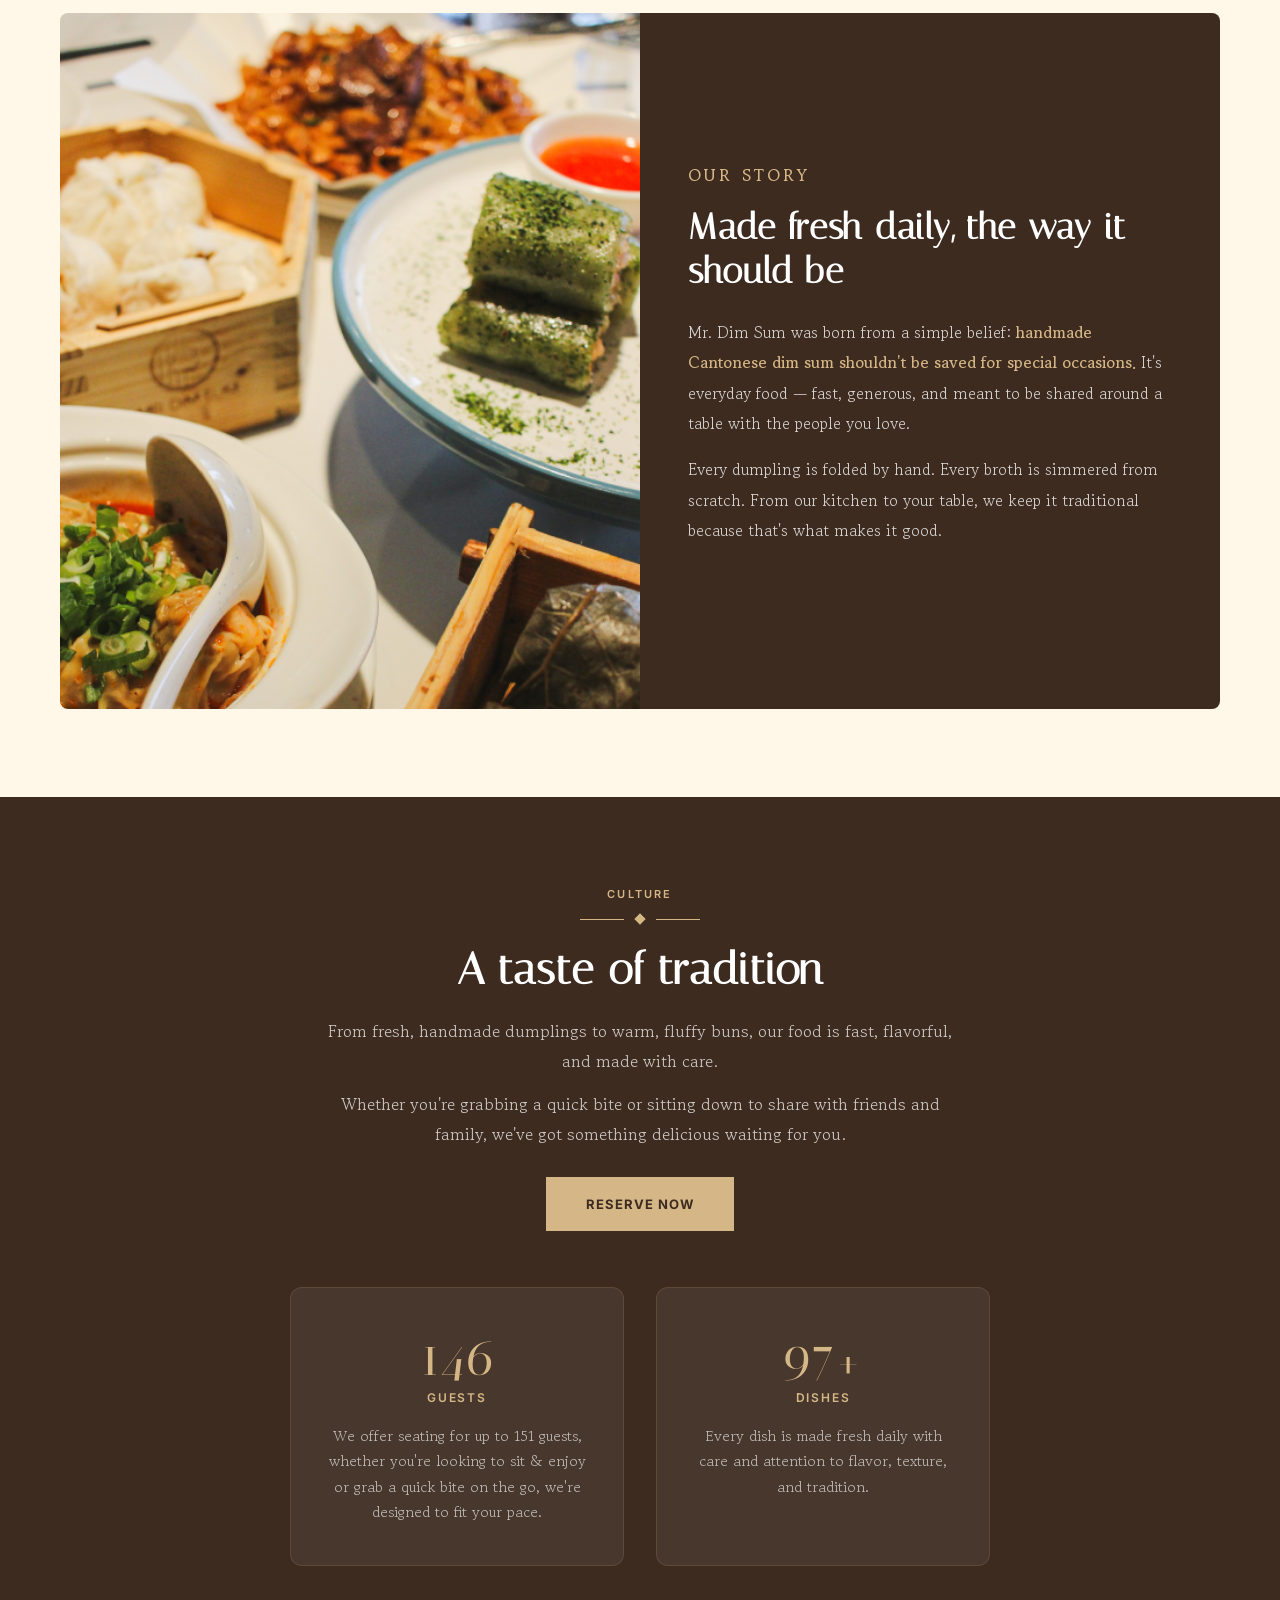
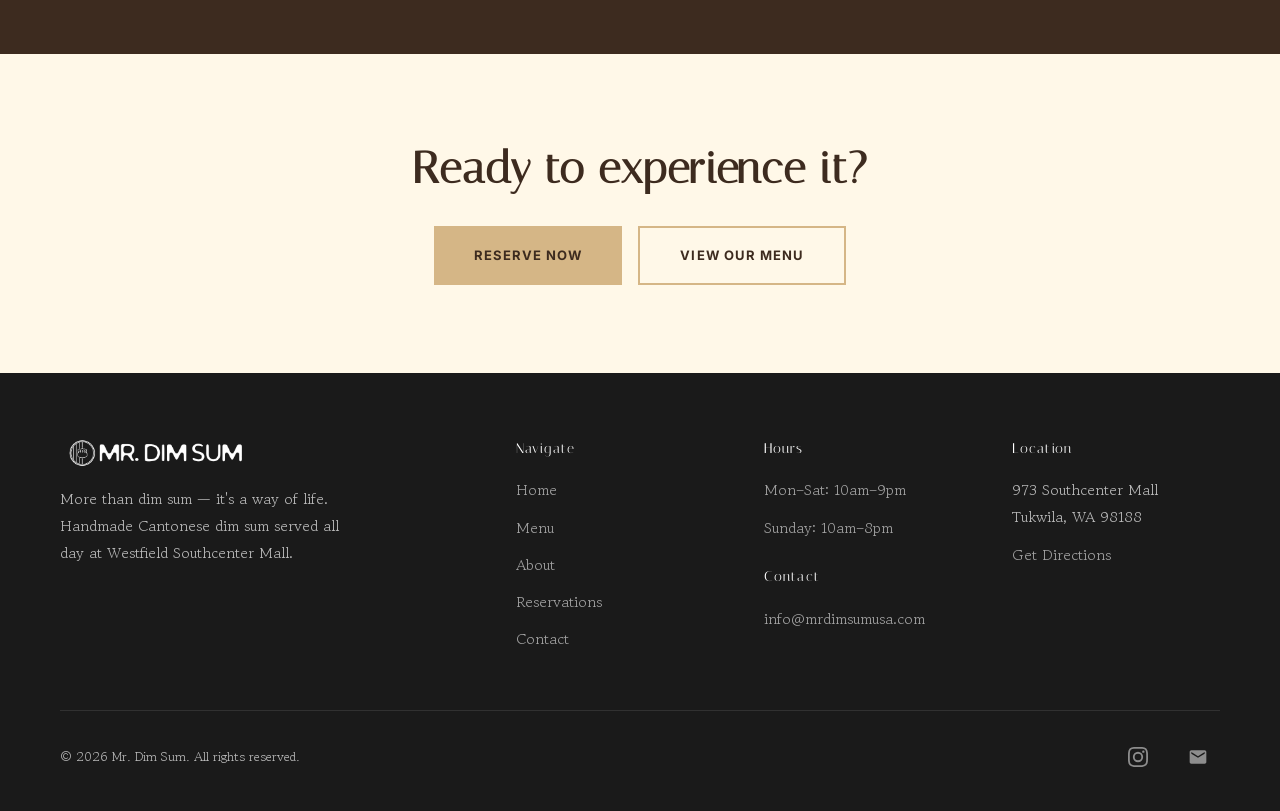
==== commit ca71b4ad: "Rename mr-dimsum.html to index.html for deployment Hosting platforms expect index.html as the entry " ====
--- a/about.html
+++ b/about.html
@@ -952,11 +952,11 @@
 <nav class="nav" role="navigation" aria-label="Main navigation">
   <div class="nav__inner">
     <ul class="nav__links-left">
-      <li><a href="mr-dimsum.html">Home</a></li>
+      <li><a href="index.html">Home</a></li>
       <li><a href="menu.html">Menu</a></li>
       <li><a href="about.html" class="is-active">About</a></li>
     </ul>
-    <a href="mr-dimsum.html" class="nav__logo" aria-label="Mr. Dim Sum — Home">
+    <a href="index.html" class="nav__logo" aria-label="Mr. Dim Sum — Home">
       <img src="pictures/mrdimsum-logo.png" alt="Mr. Dim Sum" class="nav__logo-img">
     </a>
     <ul class="nav__links-right">
@@ -974,7 +974,7 @@
 </nav>
 <div class="nav__mobile-overlay" id="mobileOverlay" onclick="closeMenu()"></div>
 <div class="nav__mobile-menu" id="mobileMenu">
-  <a href="mr-dimsum.html" onclick="closeMenu()">Home</a>
+  <a href="index.html" onclick="closeMenu()">Home</a>
   <a href="menu.html" onclick="closeMenu()">Menu</a>
   <a href="about.html" class="is-active" onclick="closeMenu()">About</a>
   <a href="reservations.html" onclick="closeMenu()">Reservations</a>
@@ -1113,7 +1113,7 @@
       <div>
         <h4>Navigate</h4>
         <ul>
-          <li><a href="mr-dimsum.html">Home</a></li>
+          <li><a href="index.html">Home</a></li>
           <li><a href="menu.html">Menu</a></li>
           <li><a href="about.html">About</a></li>
           <li><a href="reservations.html">Reservations</a></li>
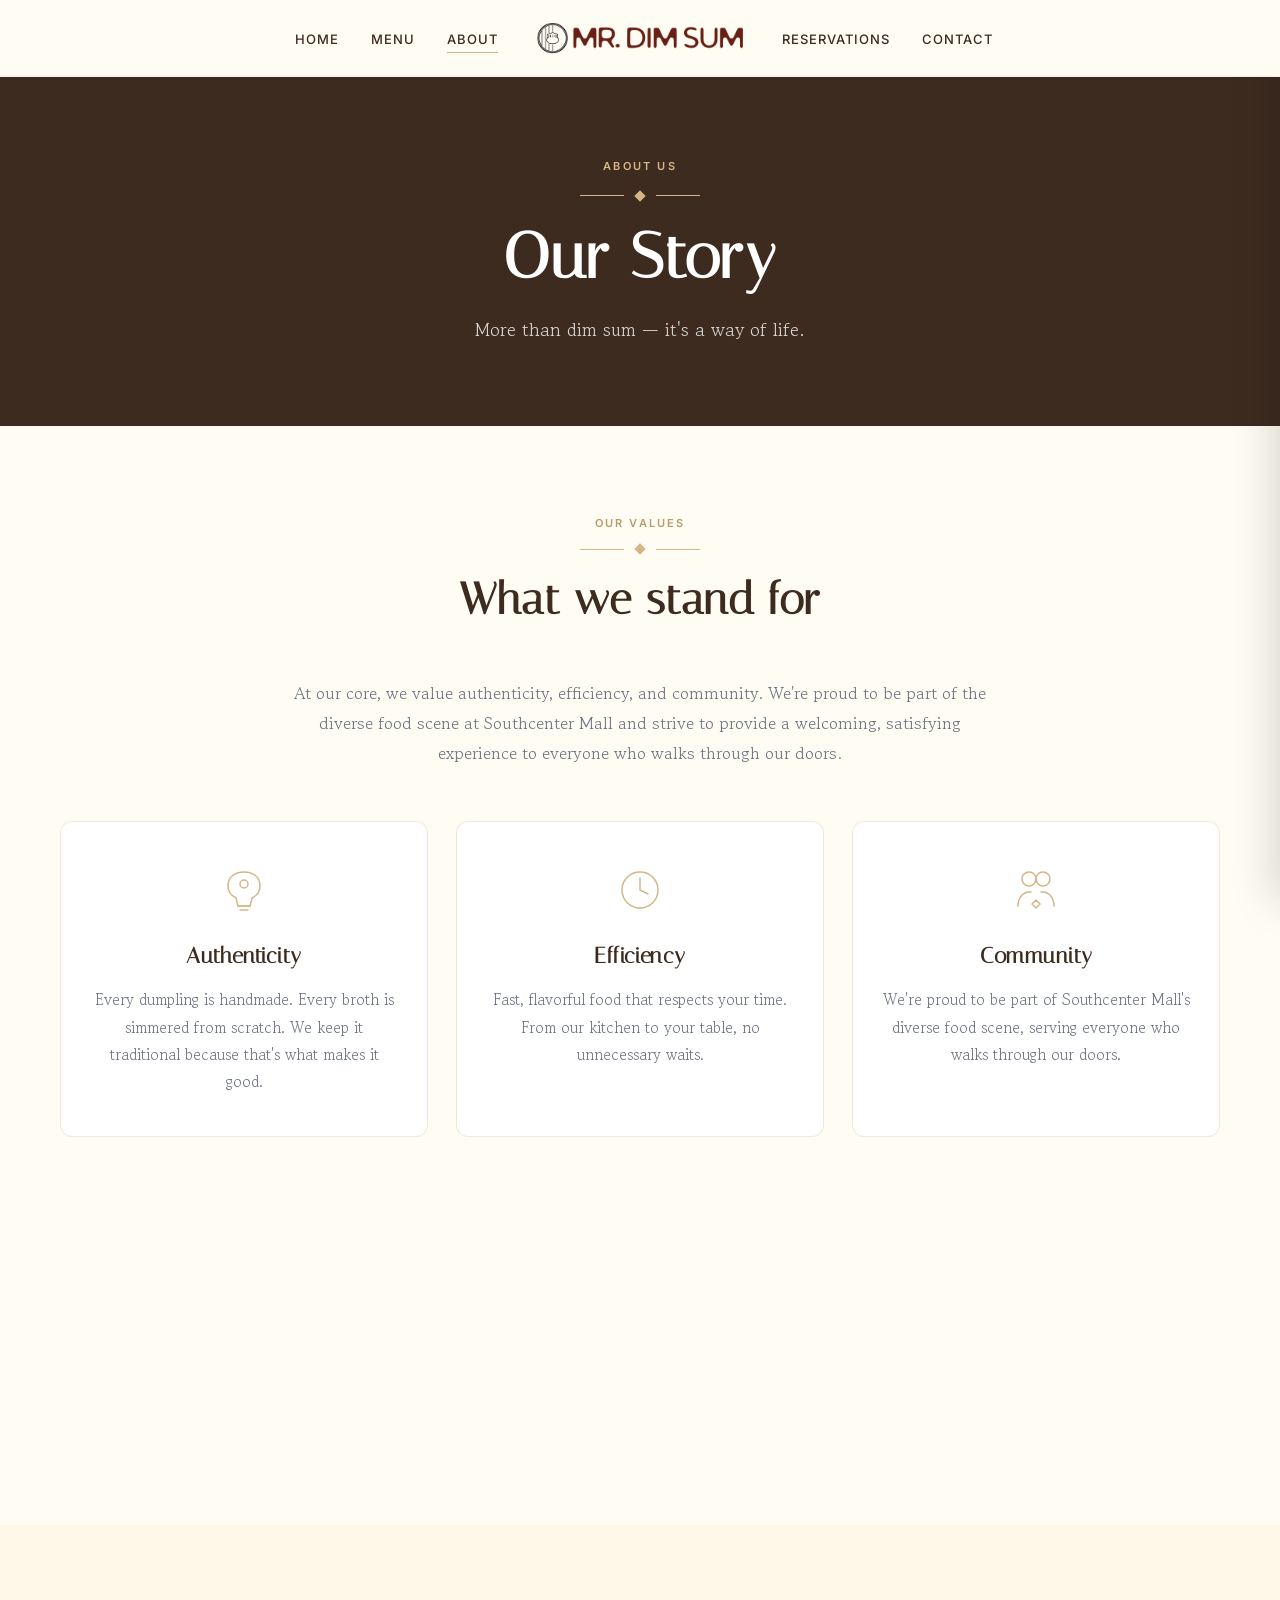
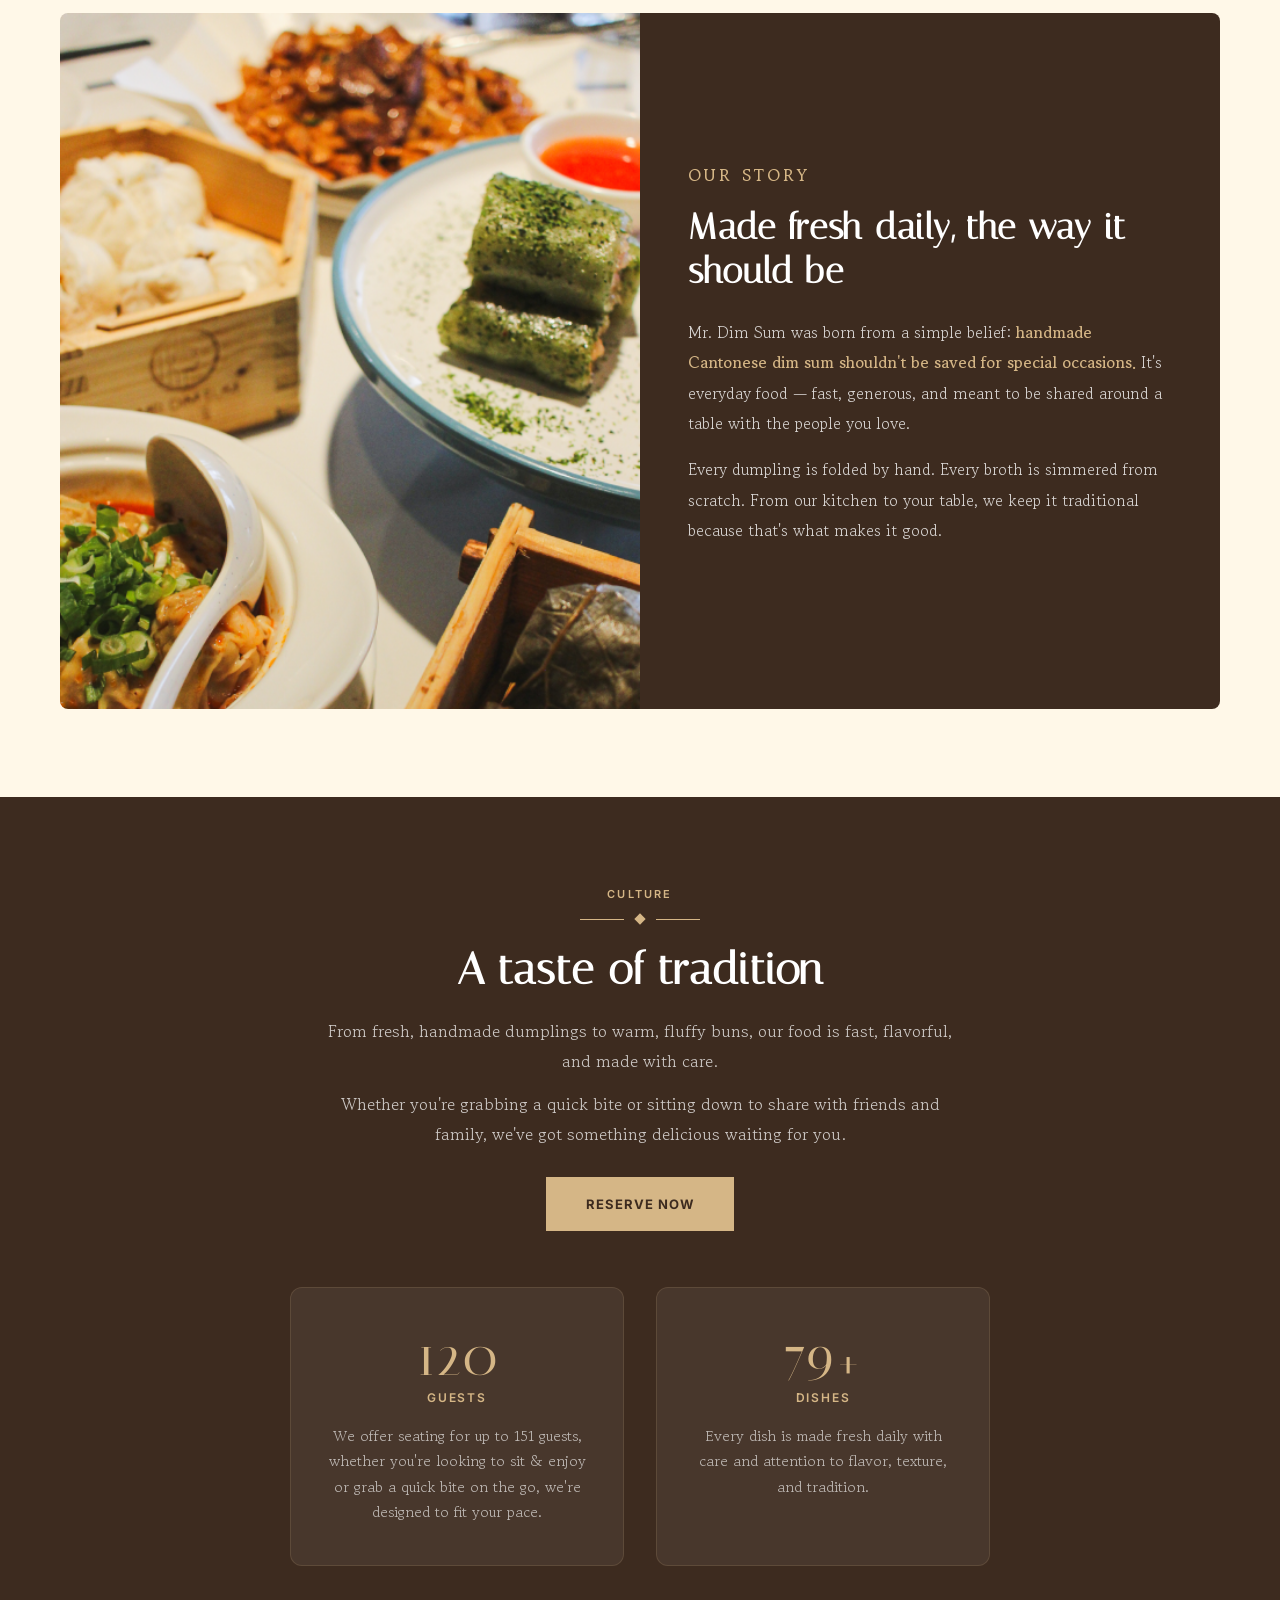
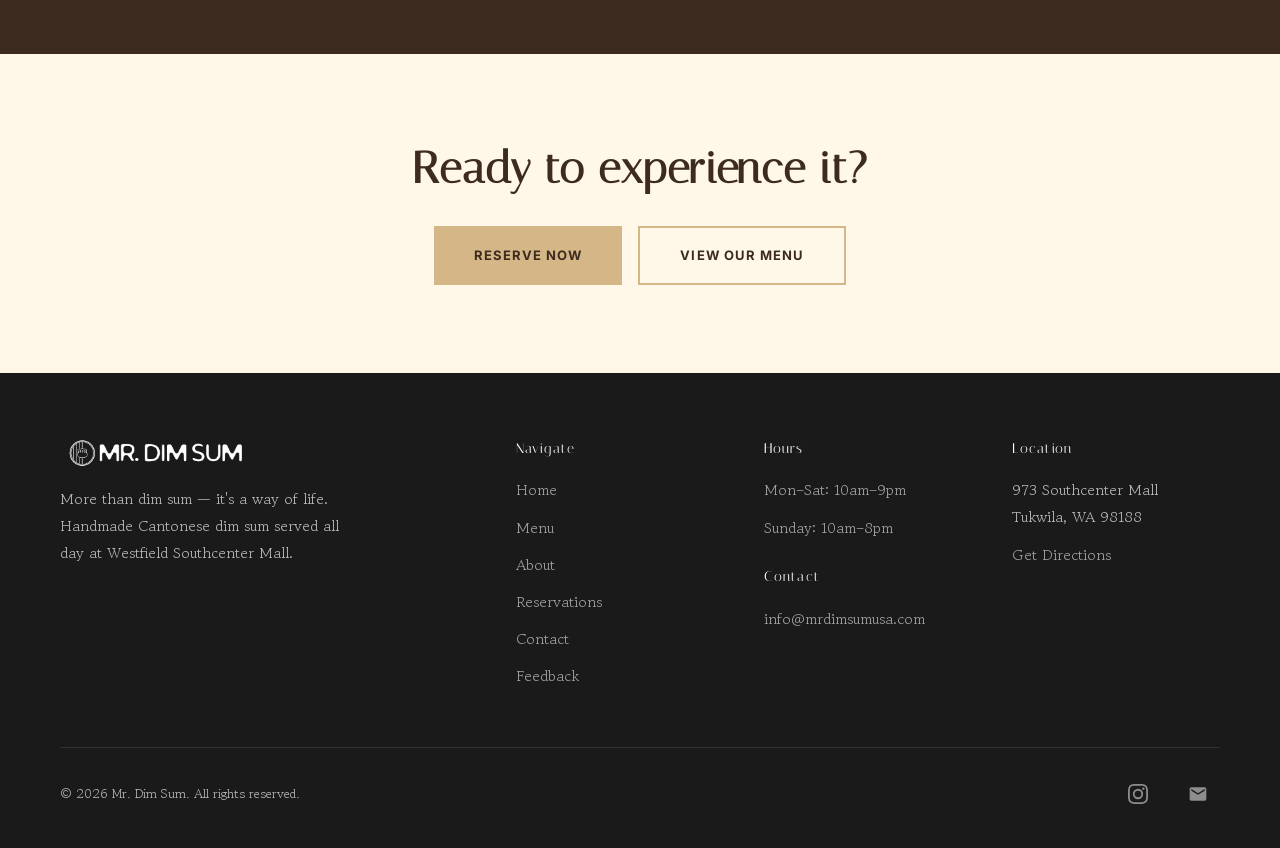
==== commit 71a10f98: "Add private customer feedback page New feedback.html with star ratings (overall + per-category), vis" ====
--- a/about.html
+++ b/about.html
@@ -1118,6 +1118,7 @@
           <li><a href="about.html">About</a></li>
           <li><a href="reservations.html">Reservations</a></li>
           <li><a href="contact.html">Contact</a></li>
+          <li><a href="feedback.html">Feedback</a></li>
         </ul>
       </div>
       <div>
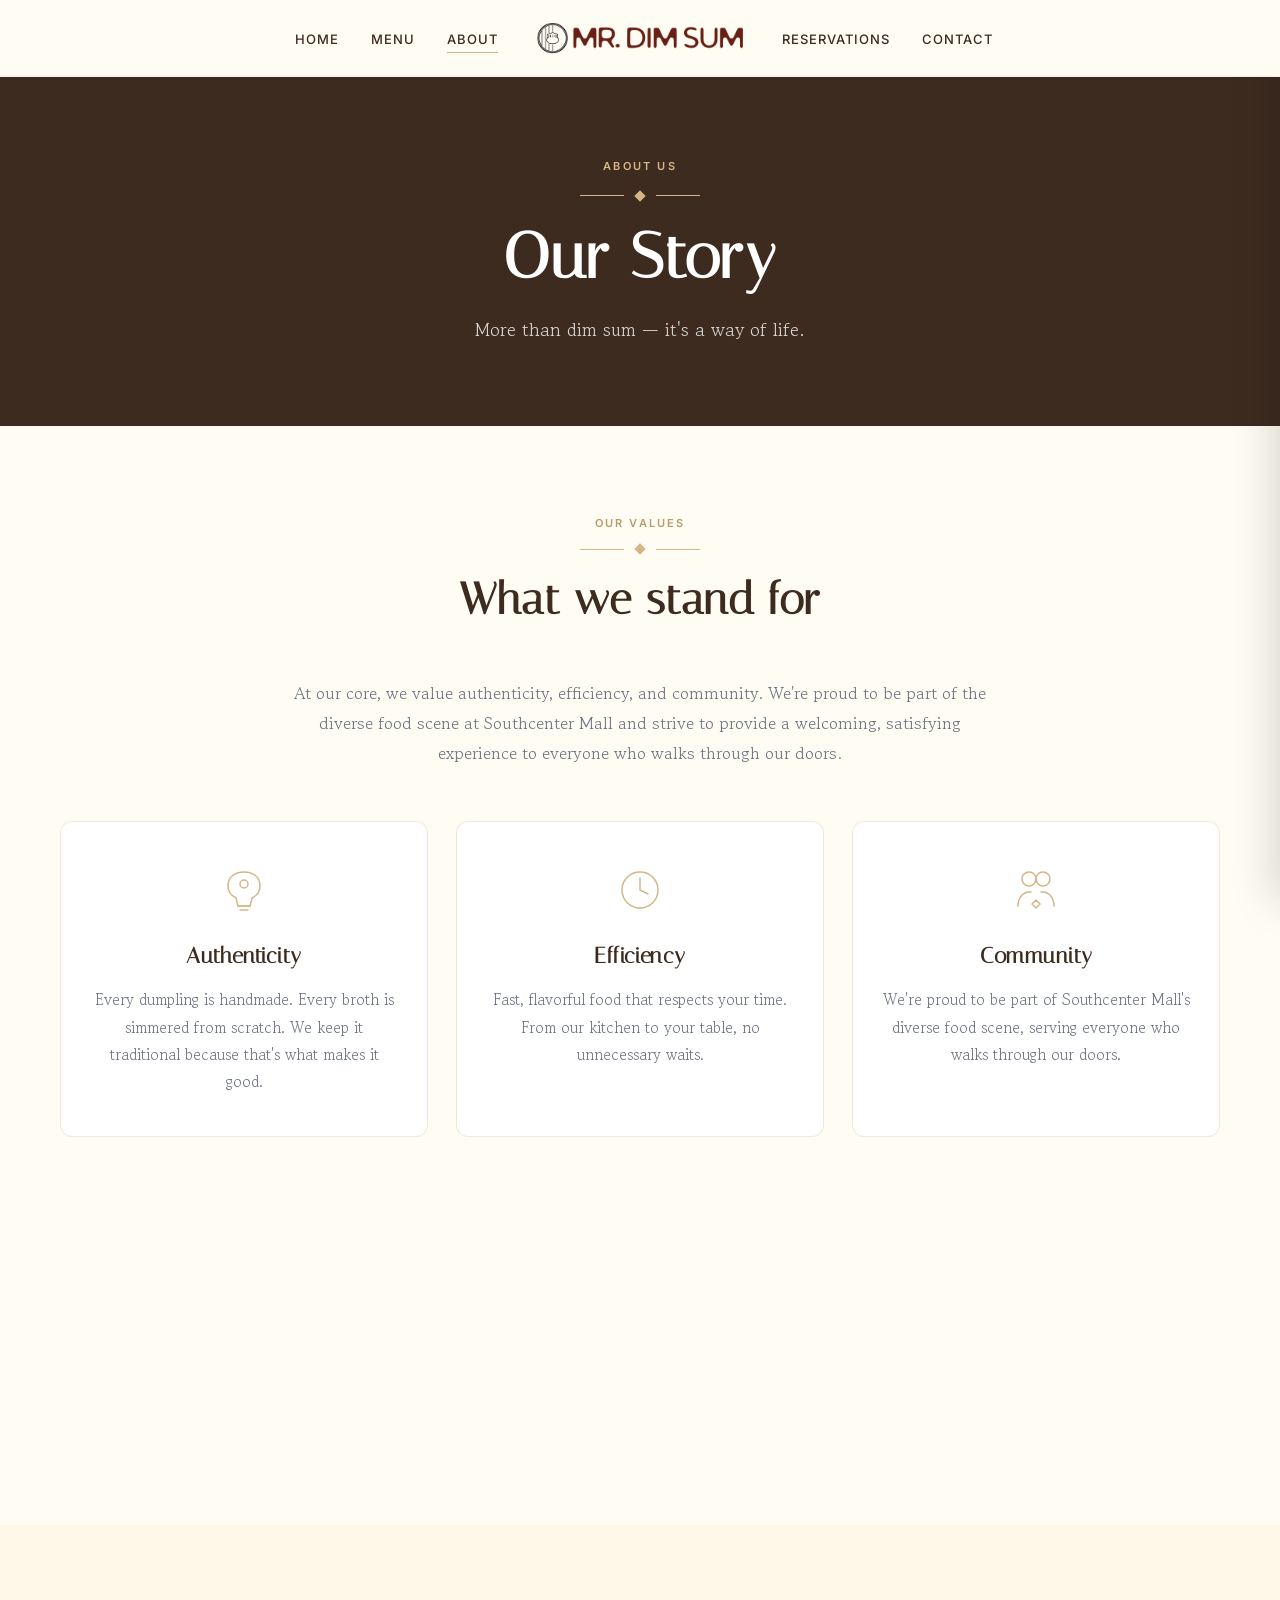
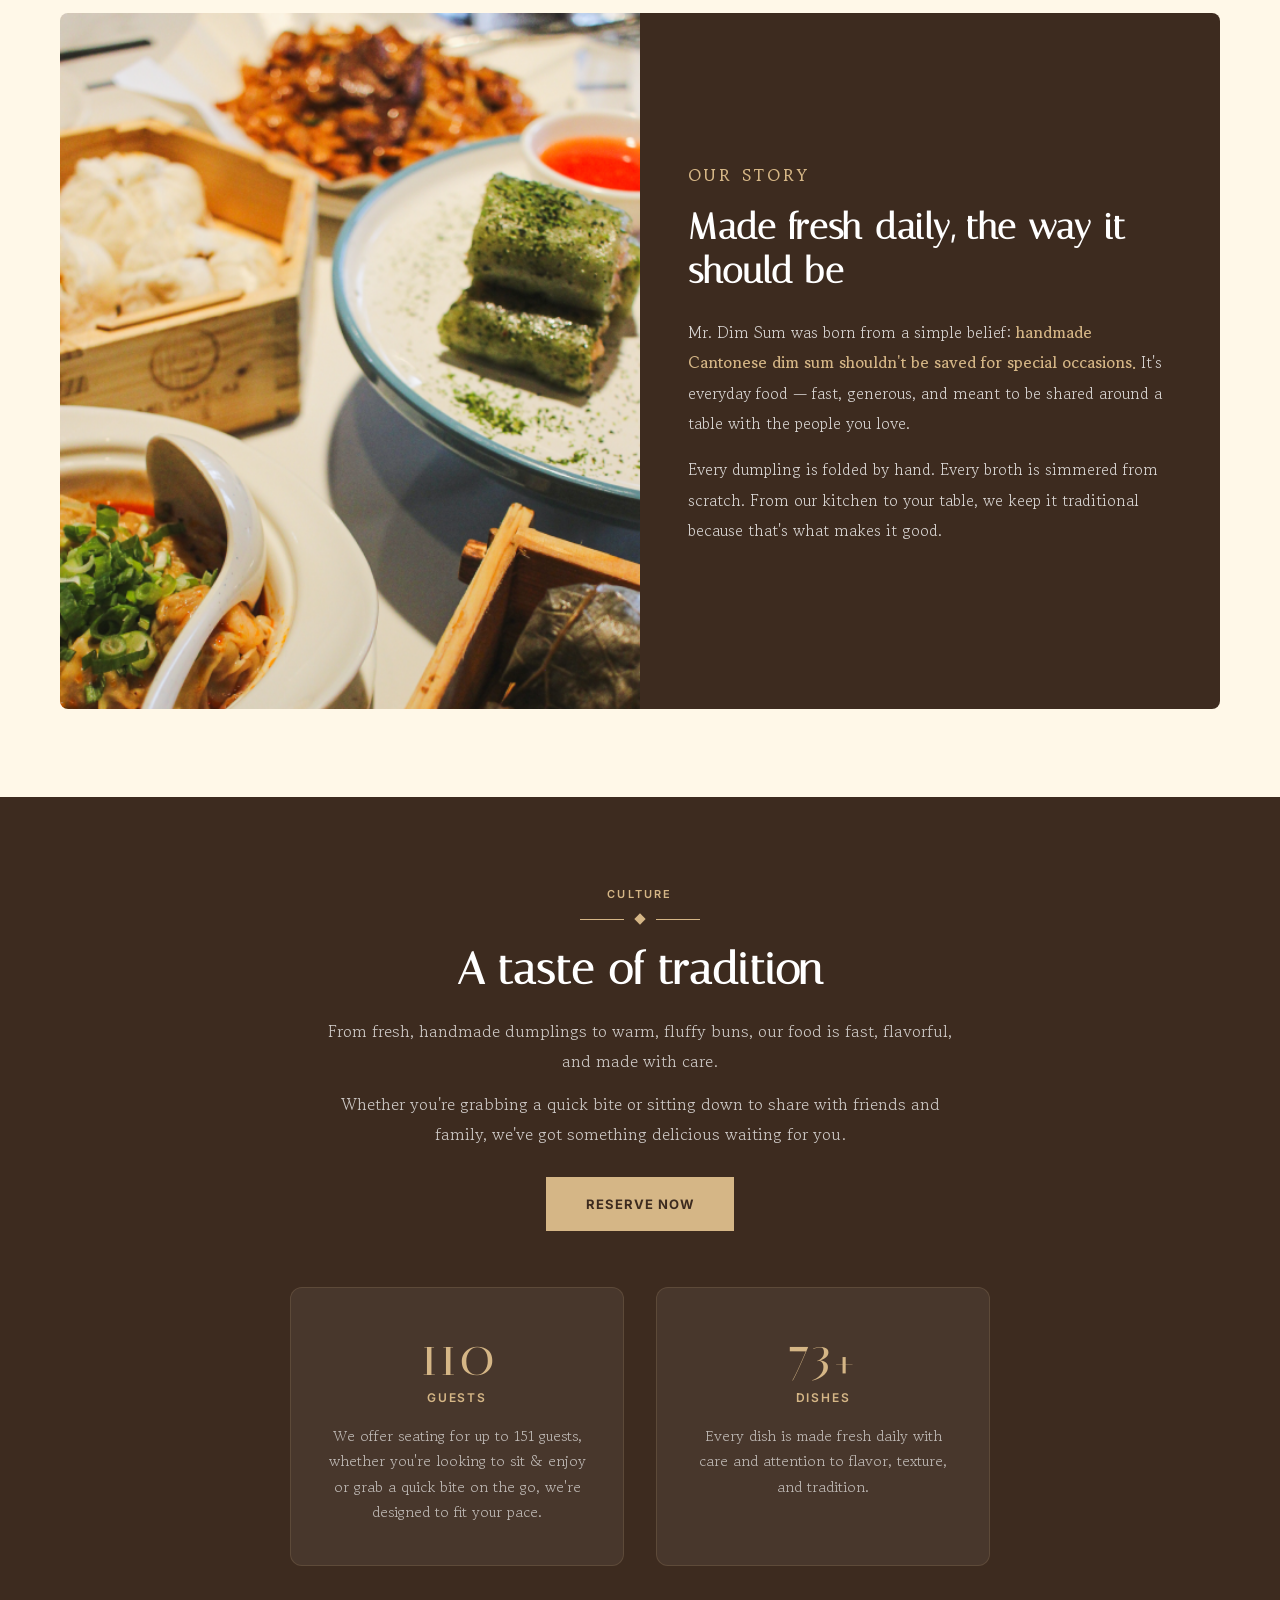
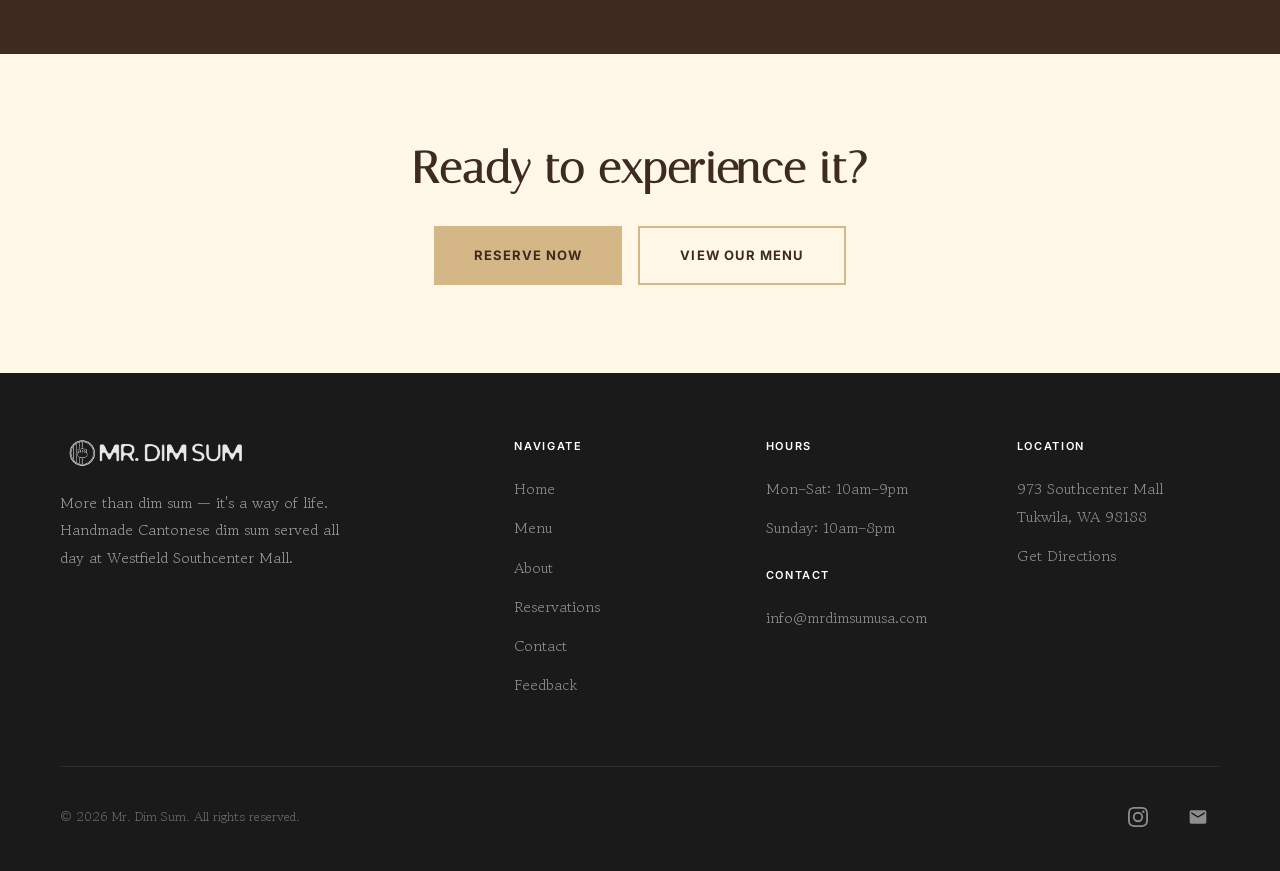
==== commit e9d0541b: "Unify footer styles across all pages to match homepage Footer h4 headings now use Inter UI (uppercas" ====
--- a/about.html
+++ b/about.html
@@ -773,39 +773,42 @@
 .footer__grid {
   display: grid;
   grid-template-columns: 2fr 1fr 1fr 1fr;
-  gap: 40px;
-  margin-bottom: 48px;
+  gap: 48px;
+  margin-bottom: 56px;
 }
 
 .footer__brand-logo {
   height: 32px;
   width: auto;
-  margin-bottom: 16px;
+  margin-bottom: 20px;
+  opacity: 0.9;
   filter: brightness(0) invert(1);
 }
 .footer__brand p {
   font-family: var(--font-body);
   font-size: 0.9375rem;
-  line-height: 1.8;
+  line-height: 1.85;
+  color: rgba(255,255,255,0.55);
   max-width: 280px;
 }
 
 .footer h4 {
   color: var(--white);
-  font-family: var(--font-display);
-  font-size: 0.875rem;
-  font-weight: 400;
-  letter-spacing: 0.08em;
-  margin-bottom: 16px;
+  font-family: var(--font-ui);
+  font-size: 0.6875rem;
+  font-weight: 600;
+  letter-spacing: 0.15em;
+  text-transform: uppercase;
+  margin-bottom: 20px;
 }
 
 .footer ul { list-style: none; }
-.footer li { margin-bottom: 10px; }
+.footer li { margin-bottom: 12px; }
 .footer a {
   font-family: var(--font-body);
   font-size: 0.9375rem;
-  color: rgba(255,255,255,0.6);
-  transition: color 0.2s;
+  color: rgba(255,255,255,0.5);
+  transition: color 0.3s;
   position: relative;
 }
 .footer a:hover { color: var(--white); }
@@ -828,18 +831,20 @@
   font-family: var(--font-body);
   font-style: normal;
   font-size: 0.9375rem;
-  line-height: 1.8;
+  line-height: 1.85;
+  color: rgba(255,255,255,0.5);
 }
 
 .footer__bottom {
-  border-top: 1px solid rgba(255,255,255,0.1);
-  padding-top: 24px;
+  border-top: 1px solid rgba(255,255,255,0.08);
+  padding-top: 28px;
   display: flex;
   justify-content: space-between;
   align-items: center;
   flex-wrap: wrap;
   gap: 12px;
   font-size: 0.8125rem;
+  color: rgba(255,255,255,0.35);
 }
 
 .footer__socials { display: flex; gap: 16px; }
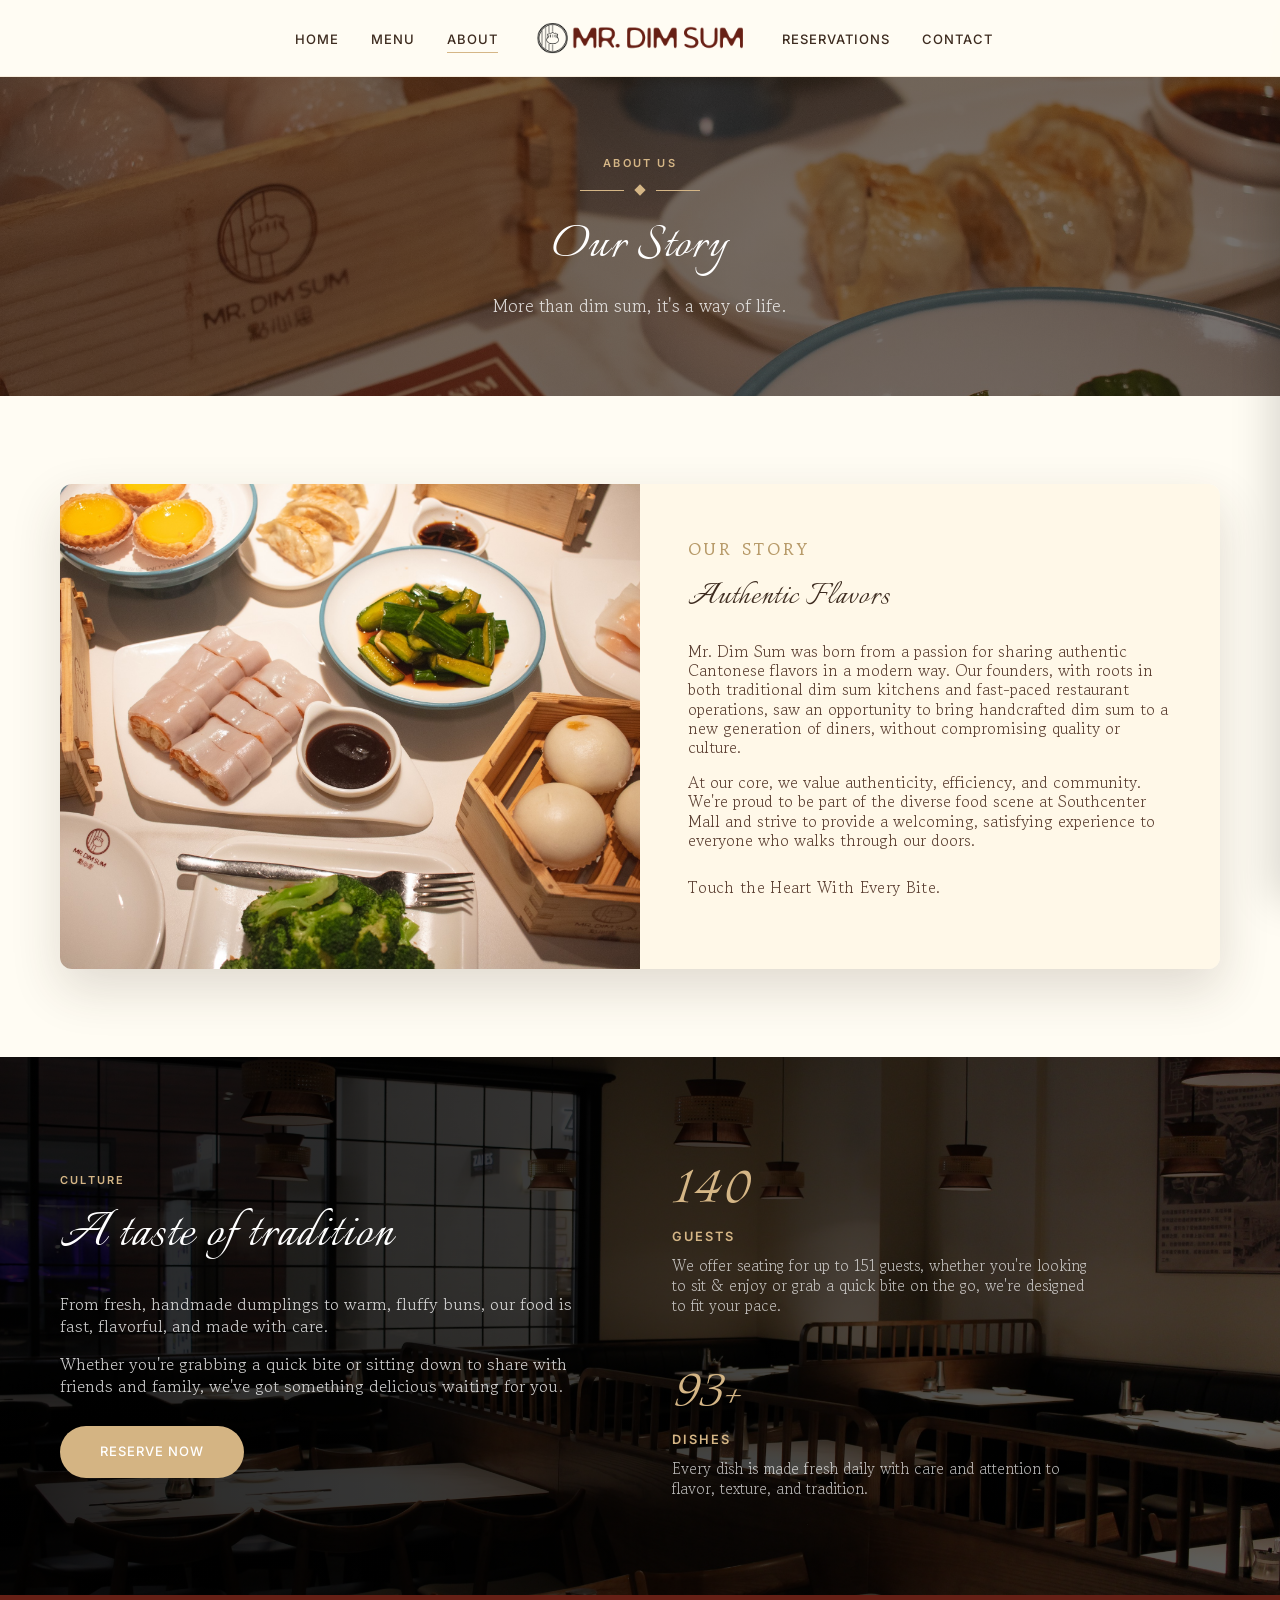
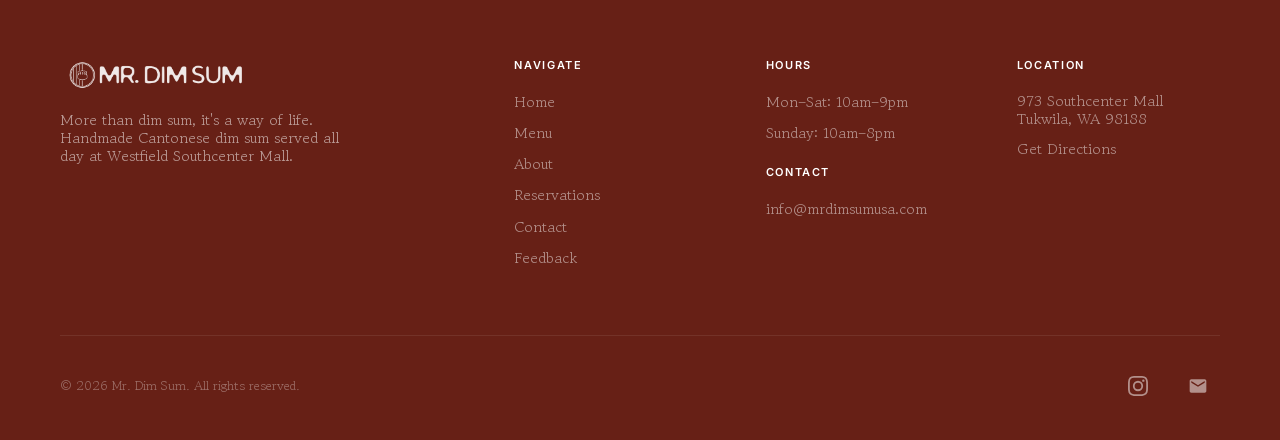
==== commit 56df59d0: "Refresh site design across all pages - Consolidate shared styles into styles.css; unify palette, fon" ====
--- a/about.html
+++ b/about.html
@@ -3,16 +3,17 @@
 <head>
 <meta charset="UTF-8">
 <meta name="viewport" content="width=device-width, initial-scale=1.0">
-<title>About Us — Mr. Dim Sum | Handmade Cantonese Dim Sum in Tukwila, WA</title>
+<title>About Us | Mr. Dim Sum | Handmade Cantonese Dim Sum in Tukwila, WA</title>
 <meta name="description" content="Learn about Mr. Dim Sum's values, story, and commitment to authentic handmade Cantonese dim sum at Westfield Southcenter Mall in Tukwila, WA.">
-<meta property="og:title" content="About Us — Mr. Dim Sum | Handmade Cantonese Dim Sum">
+<meta property="og:title" content="About Us | Mr. Dim Sum | Handmade Cantonese Dim Sum">
 <meta property="og:description" content="Learn about Mr. Dim Sum's commitment to authentic handmade Cantonese dim sum at Westfield Southcenter Mall in Tukwila, WA.">
 <meta property="og:image" content="pictures/Photo_TableSpread_MrDimSum_2026-03-11_v03.jpg">
 <meta property="og:type" content="website">
 <meta name="twitter:card" content="summary_large_image">
 <link rel="preconnect" href="https://fonts.googleapis.com">
 <link rel="preconnect" href="https://fonts.gstatic.com" crossorigin>
-<link href="https://fonts.googleapis.com/css2?family=Italiana&family=Gowun+Batang:wght@400;700&family=Inter:wght@400;500;600&display=swap" rel="stylesheet">
+<link href="https://fonts.googleapis.com/css2?family=Italianno&family=Gowun+Batang:wght@400;700&family=Inter:wght@400;500;600&display=swap" rel="stylesheet">
+<link rel="stylesheet" href="styles.css">
 <script type="application/ld+json">
 {
   "@context": "https://schema.org",
@@ -37,429 +38,10 @@
 }
 </script>
 <style>
-*, *::before, *::after { margin: 0; padding: 0; box-sizing: border-box; }
-
-:root {
-  --red: #C41E24;
-  --red-dark: #9E181D;
-  --gold: #d5b686;
-  --gold-dark: #b89b6a;
-  --gold-light: #F5E6C4;
-  --warm-bg: #FFFCF3;
-  --warm-bg-alt: #FFF8E8;
-  --charcoal: #1A1A1A;
-  --brown: #3D2B1F;
-  --brown-light: #5C4033;
-  --gray-700: #374151;
-  --gray-500: #6B7280;
-  --gray-300: #D1D5DB;
-  --gray-200: #E5E7EB;
-  --white: #FFFFFF;
-  --font-display: 'Italiana', serif;
-  --font-body: 'Gowun Batang', Georgia, serif;
-  --font-ui: 'Inter', system-ui, -apple-system, sans-serif;
-  --nav-height: 76px;
-  --ease-out-expo: cubic-bezier(0.16, 1, 0.3, 1);
-}
-
-::selection {
-  background: var(--gold);
-  color: var(--brown);
-}
-::-moz-selection {
-  background: var(--gold);
-  color: var(--brown);
-}
-
-html { scroll-behavior: smooth; scroll-padding-top: 80px; }
-
-body {
-  font-family: var(--font-body);
-  color: var(--charcoal);
-  background: var(--warm-bg);
-  line-height: 1.7;
-  -webkit-font-smoothing: antialiased;
-  overflow-x: hidden;
-}
-
-img { max-width: 100%; height: auto; display: block; }
-a { text-decoration: none; color: inherit; }
-
-a:focus-visible,
-button:focus-visible,
-.btn:focus-visible {
-  outline: 2px solid var(--gold);
-  outline-offset: 3px;
-  border-radius: 2px;
-}
-
-.container { width: 100%; max-width: 1200px; margin: 0 auto; padding: 0 20px; }
-
-/* ANIMATIONS */
-@keyframes fadeUp {
-  from { opacity: 0; transform: translateY(30px); }
-  to { opacity: 1; transform: translateY(0); }
-}
-@keyframes fadeIn {
-  from { opacity: 0; }
-  to { opacity: 1; }
-}
-@keyframes slideInLeft {
-  from { opacity: 0; transform: translateX(-40px); }
-  to { opacity: 1; transform: translateX(0); }
-}
-@keyframes slideInRight {
-  from { opacity: 0; transform: translateX(40px); }
-  to { opacity: 1; transform: translateX(0); }
-}
-@keyframes scaleIn {
-  from { opacity: 0; transform: scale(0.92); }
-  to { opacity: 1; transform: scale(1); }
-}
-@keyframes float {
-  0%, 100% { transform: translateY(0); }
-  50% { transform: translateY(-6px); }
-}
-@keyframes navFadeIn {
-  from { opacity: 0; transform: translateY(-10px); }
-  to { opacity: 1; transform: translateY(0); }
-}
-
-/* REVEAL ANIMATIONS */
-.reveal {
-  opacity: 0;
-  transform: translateY(20px);
-  transition: opacity 0.7s cubic-bezier(0.25, 0.46, 0.45, 0.94), transform 0.7s cubic-bezier(0.25, 0.46, 0.45, 0.94);
-}
-.reveal.is-visible {
-  opacity: 1;
-  transform: translateY(0);
-}
-.reveal-delay-1 { transition-delay: 0.1s; }
-.reveal-delay-2 { transition-delay: 0.2s; }
-.reveal-delay-3 { transition-delay: 0.3s; }
-
-.reveal-left {
-  opacity: 0;
-  transform: translateX(-30px);
-  transition: opacity 0.7s cubic-bezier(0.25, 0.46, 0.45, 0.94), transform 0.7s cubic-bezier(0.25, 0.46, 0.45, 0.94);
-}
-.reveal-left.is-visible {
-  opacity: 1;
-  transform: translateX(0);
-}
-
-.reveal-right {
-  opacity: 0;
-  transform: translateX(30px);
-  transition: opacity 0.7s cubic-bezier(0.25, 0.46, 0.45, 0.94), transform 0.7s cubic-bezier(0.25, 0.46, 0.45, 0.94);
-}
-.reveal-right.is-visible {
-  opacity: 1;
-  transform: translateX(0);
-}
-
-/* NAV */
-.nav {
-  position: sticky;
-  top: 0;
-  z-index: 100;
-  background: rgba(255,252,243,0.97);
-  backdrop-filter: blur(12px);
-  -webkit-backdrop-filter: blur(12px);
-  border-bottom: 1px solid rgba(213,182,134,0.2);
-  animation: navFadeIn 0.8s ease both;
-}
-
-.nav__inner {
-  display: grid;
-  grid-template-columns: 1fr auto 1fr;
-  align-items: center;
-  height: var(--nav-height);
-  max-width: 1200px;
-  margin: 0 auto;
-  padding: 0 24px;
-}
-
-.nav__links-left,
-.nav__links-right {
-  display: flex;
-  list-style: none;
-  gap: 32px;
-}
-.nav__links-left { justify-content: flex-end; }
-.nav__links-right { justify-content: flex-start; }
-
-.nav__links-left a,
-.nav__links-right a {
-  font-family: var(--font-ui);
-  font-size: 0.8125rem;
-  font-weight: 500;
-  color: var(--brown);
-  letter-spacing: 0.08em;
-  text-transform: uppercase;
-  transition: color 0.3s, opacity 0.3s;
-  position: relative;
-  padding-bottom: 2px;
-}
-.nav__links-left a::after,
-.nav__links-right a::after {
-  content: '';
-  position: absolute;
-  bottom: -4px;
-  left: 0;
-  width: 0;
-  height: 1px;
-  background: var(--gold);
-  transition: width 0.4s var(--ease-out-expo);
-}
-.nav__links-left a:hover::after,
-.nav__links-right a:hover::after {
-  width: 100%;
-}
-.nav__links-left a:hover,
-.nav__links-right a:hover { opacity: 0.7; }
-
-/* Active nav link */
-.nav__links-left a.is-active,
-.nav__links-right a.is-active {
-  color: var(--brown);
-}
-.nav__links-left a.is-active::after,
-.nav__links-right a.is-active::after {
-  width: 100%;
-}
-
-.nav__logo {
-  justify-self: center;
-  padding: 0 28px;
-}
-.nav__logo-img {
-  height: 38px;
-  width: auto;
-}
-
-/* HAMBURGER */
-.nav__hamburger {
-  display: none;
-  background: none;
-  border: none;
-  cursor: pointer;
-  padding: 8px;
-  justify-self: end;
-  min-width: 44px;
-  min-height: 44px;
-  align-items: center;
-  justify-content: center;
-  -webkit-tap-highlight-color: transparent;
-}
-.nav__hamburger-lines {
-  width: 24px;
-  height: 18px;
-  position: relative;
-  display: flex;
-  flex-direction: column;
-  justify-content: space-between;
-}
-.nav__hamburger-lines span {
-  display: block;
-  width: 100%;
-  height: 2px;
-  background: var(--brown);
-  border-radius: 2px;
-  transition: transform 0.35s ease, opacity 0.25s ease;
-  transform-origin: center;
-}
-.nav__hamburger.is-active .nav__hamburger-lines span:nth-child(1) {
-  transform: translateY(8px) rotate(45deg);
-}
-.nav__hamburger.is-active .nav__hamburger-lines span:nth-child(2) {
-  opacity: 0;
-}
-.nav__hamburger.is-active .nav__hamburger-lines span:nth-child(3) {
-  transform: translateY(-8px) rotate(-45deg);
-}
-
-/* MOBILE MENU */
-.nav__mobile-overlay {
-  display: none;
-  position: fixed;
-  inset: 0;
-  background: rgba(26,26,26,0.5);
-  z-index: 98;
-  opacity: 0;
-  transition: opacity 0.35s ease;
-}
-.nav__mobile-overlay.is-open {
-  display: block;
-  opacity: 1;
-}
-
-.nav__mobile-menu {
-  position: fixed;
-  top: 0; right: 0; bottom: 0;
-  width: 320px;
-  max-width: 85vw;
-  background: var(--warm-bg);
-  z-index: 99;
-  padding: 100px 40px 40px;
-  transform: translateX(100%);
-  transition: transform 0.5s var(--ease-out-expo);
-  display: flex;
-  flex-direction: column;
-  box-shadow: -8px 0 40px rgba(0,0,0,0.15);
-  overflow-y: auto;
-}
-.nav__mobile-menu.is-open { transform: translateX(0); }
-.nav__mobile-menu a {
-  display: flex;
-  align-items: center;
-  padding: 20px 0;
-  font-family: var(--font-ui);
-  font-size: 0.9375rem;
-  font-weight: 500;
-  color: var(--brown);
-  text-transform: uppercase;
-  letter-spacing: 0.1em;
-  border-bottom: 1px solid rgba(213,182,134,0.2);
-  transition: color 0.3s, padding-left 0.3s;
-  min-height: 44px;
-}
-.nav__mobile-menu a:hover, .nav__mobile-menu a:active {
-  color: var(--red);
-  padding-left: 12px;
-}
-.nav__mobile-menu a.is-active {
-  color: var(--red);
-}
-
-@media (max-width: 768px) {
-  .nav__inner {
-    grid-template-columns: 1fr auto auto;
-    height: 64px;
-  }
-  .nav__links-left, .nav__links-right { display: none; }
-  .nav__logo { justify-self: start; padding: 0; }
-  .nav__hamburger { display: flex; }
-  .nav__logo-img { height: 32px; }
-}
-
-/* BUTTONS */
-.btn {
-  display: inline-flex;
-  align-items: center;
-  gap: 8px;
-  font-family: var(--font-ui);
-  font-size: 0.8125rem;
-  font-weight: 500;
-  padding: 16px 40px;
-  border-radius: 0;
-  border: none;
-  cursor: pointer;
-  letter-spacing: 0.08em;
-  text-transform: uppercase;
-  transition: all 0.4s var(--ease-out-expo);
-  min-height: 44px;
-  position: relative;
-}
-.btn:active { transform: scale(0.97); }
-
-.btn--gold {
-  background: var(--gold);
-  color: var(--brown);
-  font-weight: 700;
-}
-.btn--gold:hover {
-  background: var(--gold-dark);
-  box-shadow: 0 4px 20px rgba(213,182,134,0.35);
-  transform: translateY(-2px);
-}
-
-.btn--outline {
-  background: transparent;
-  color: var(--brown);
-  font-weight: 700;
-  border: 2px solid var(--gold);
-}
-.btn--outline:hover {
-  background: var(--gold-light);
-  border-color: var(--gold-dark);
-  transform: translateY(-2px);
-}
-
-.btn--ghost {
-  background: transparent;
-  color: var(--gold);
-  padding: 0;
-  font-weight: 700;
-  font-size: 0.9375rem;
-}
-.btn--ghost:hover { color: var(--white); }
-.btn--ghost svg { width: 18px; height: 18px; transition: transform 0.3s; }
-.btn--ghost:hover svg { transform: translateX(6px); }
-
-/* SECTION SHARED */
-.section { padding: 88px 0; }
-.section--alt { background: var(--warm-bg-alt); }
-
-.section__header {
-  text-align: center;
-  max-width: 600px;
-  margin: 0 auto 52px;
-}
-
-.section__label {
-  font-family: var(--font-ui);
-  font-size: 0.6875rem;
-  font-weight: 600;
-  letter-spacing: 0.2em;
-  text-transform: uppercase;
-  color: var(--gold-dark);
-  margin-bottom: 12px;
-}
-
-.section__title {
-  font-family: var(--font-display);
-  font-size: clamp(1.75rem, 4vw, 2.75rem);
-  margin-bottom: 16px;
-  line-height: 1.2;
-  color: var(--brown);
-  letter-spacing: 0.02em;
-}
-
-.section__desc {
-  font-family: var(--font-body);
-  color: var(--gray-500);
-  font-size: 1.05rem;
-  line-height: 1.8;
-}
-
-/* DECORATIVE DIVIDER */
-.divider {
-  display: flex;
-  align-items: center;
-  justify-content: center;
-  gap: 12px;
-  margin: 0 auto 20px;
-  width: 120px;
-}
-.divider__line {
-  flex: 1;
-  height: 1px;
-  background: var(--gold);
-}
-.divider__diamond {
-  width: 8px;
-  height: 8px;
-  background: var(--gold);
-  transform: rotate(45deg);
-  flex-shrink: 0;
-  animation: float 4s ease-in-out infinite;
-}
 
 /* HERO BANNER — shorter, no parallax */
 .about-hero {
-  background: var(--brown);
+  background: linear-gradient(rgba(26,18,12,0.6), rgba(26,18,12,0.6)), url('pictures/about-photo.jpg') center/cover no-repeat;
   padding: 80px 0;
   text-align: center;
   overflow: hidden;
@@ -483,104 +65,21 @@
 }
 
 .about-hero h1 {
-  font-family: var(--font-display);
-  font-size: clamp(2.5rem, 6vw, 4rem);
+  font-family: var(--font-display); font-weight: 400;
+  font-size: clamp(2.25rem, 5vw, 3.5rem);
   color: var(--white);
   line-height: 1.15;
-  margin-bottom: 20px;
+  margin-bottom: 16px;
   letter-spacing: 0.02em;
   animation: fadeUp 1.2s ease 0.4s both;
 }
 
 .about-hero__sub {
   font-family: var(--font-body);
-  font-size: 1.15rem;
+  font-size: 1.1rem;
   color: rgba(255,255,255,0.8);
-  line-height: 1.8;
+  line-height: 1.2;
   animation: fadeUp 1.2s ease 0.6s both;
-}
-
-/* VALUES SECTION */
-.values__intro {
-  text-align: center;
-  max-width: 700px;
-  margin: 0 auto 52px;
-  font-family: var(--font-body);
-  color: var(--gray-500);
-  font-size: 1.05rem;
-  line-height: 1.8;
-}
-
-.values-grid {
-  display: grid;
-  grid-template-columns: repeat(3, 1fr);
-  gap: 28px;
-}
-
-.value-card {
-  background: var(--white);
-  border: 1px solid rgba(213,182,134,0.3);
-  border-radius: 12px;
-  padding: 40px 28px;
-  text-align: center;
-  transition: transform 0.4s ease, box-shadow 0.4s ease;
-}
-.value-card:hover {
-  transform: translateY(-6px);
-  box-shadow: 0 12px 32px rgba(0,0,0,0.08);
-}
-
-.value-card__icon {
-  width: 56px;
-  height: 56px;
-  margin: 0 auto 20px;
-  display: flex;
-  align-items: center;
-  justify-content: center;
-}
-.value-card__icon svg {
-  width: 48px;
-  height: 48px;
-  fill: none;
-  stroke: var(--gold);
-  stroke-width: 1.5;
-  stroke-linecap: round;
-  stroke-linejoin: round;
-}
-
-.value-card h3 {
-  font-family: var(--font-display);
-  font-size: 1.35rem;
-  color: var(--brown);
-  margin-bottom: 12px;
-  letter-spacing: 0.02em;
-}
-
-.value-card p {
-  font-family: var(--font-body);
-  color: var(--gray-500);
-  font-size: 0.95rem;
-  line-height: 1.8;
-}
-
-@media (max-width: 640px) {
-  .values-grid { grid-template-columns: 1fr; gap: 20px; }
-}
-
-/* PHOTO BAND */
-.photo-band {
-  width: 100%;
-  height: 300px;
-  overflow: hidden;
-  position: relative;
-}
-.photo-band img {
-  width: 100%;
-  height: 120%;
-  object-fit: cover;
-  object-position: center;
-  position: absolute;
-  top: -10%;
 }
 
 /* STORY */
@@ -589,9 +88,10 @@
   grid-template-columns: 1fr 1fr;
   gap: 0;
   align-items: stretch;
-  border-radius: 8px;
+  border-radius: 12px;
   overflow: hidden;
   min-height: 480px;
+  box-shadow: 0 20px 50px rgba(61,43,31,0.16);
 }
 
 .story__img {
@@ -607,8 +107,7 @@
 .story:hover .story__img img { transform: scale(1.03); }
 
 .story__text {
-  background: var(--brown);
-  color: var(--white);
+  background: var(--warm-bg-alt);
   padding: 56px 48px;
   display: flex;
   flex-direction: column;
@@ -616,29 +115,34 @@
 }
 
 .story__text .section__label {
-  color: var(--gold);
+  color: var(--gold-dark);
 }
 
 .story__text h2 {
-  font-family: var(--font-display);
+  font-family: var(--font-display); font-weight: 400;
   font-size: clamp(1.75rem, 3.5vw, 2.25rem);
   margin-bottom: 24px;
   line-height: 1.2;
-  color: var(--white);
+  color: var(--brown);
   letter-spacing: 0.02em;
 }
 
 .story__text p {
   font-family: var(--font-body);
-  color: rgba(255,255,255,0.8);
+  color: var(--brown-light);
   margin-bottom: 16px;
-  line-height: 1.9;
+  line-height: 1.2;
   font-size: 1rem;
 }
 
-.story__text .highlight {
-  color: var(--gold);
-  font-weight: 700;
+.story__tagline {
+  font-family: var(--font-display); font-weight: 400;
+  font-size: clamp(1.75rem, 3vw, 2.25rem);
+  color: var(--gold-dark);
+  margin-top: 12px;
+  margin-bottom: 0;
+  letter-spacing: 0.02em;
+  line-height: 1.1;
 }
 
 @media (max-width: 768px) {
@@ -647,270 +151,92 @@
   .story__text { padding: 36px 24px; }
 }
 
-/* CULTURE — stats section */
+/* CULTURE — photo background, two columns */
 .culture {
-  background: var(--brown);
-  padding: 88px 0;
+  position: relative;
+  padding: 96px 0;
   color: var(--white);
   overflow: hidden;
 }
-
-.culture__header {
-  text-align: center;
-  max-width: 640px;
-  margin: 0 auto 56px;
-}
-.culture__header .section__label {
-  color: var(--gold);
-}
-.culture__header h2 {
-  font-family: var(--font-display);
-  font-size: clamp(1.75rem, 4vw, 2.75rem);
+.culture__bg {
+  position: absolute;
+  inset: 0;
+  width: 100%;
+  height: 100%;
+  object-fit: cover;
+  z-index: 0;
+}
+.culture::after {
+  content: "";
+  position: absolute;
+  inset: 0;
+  background: linear-gradient(90deg, rgba(0,0,0,0.85) 0%, rgba(0,0,0,0.74) 55%, rgba(0,0,0,0.62) 100%);
+  z-index: 1;
+}
+.culture .container { position: relative; z-index: 2; }
+
+.culture__grid {
+  display: grid;
+  grid-template-columns: 1fr 1fr;
+  gap: 64px;
+  align-items: center;
+}
+
+.culture__intro .section__label { color: var(--gold); margin-bottom: 16px; }
+.culture__intro h2 {
+  font-family: var(--font-display); font-weight: 400;
+  font-size: clamp(2.5rem, 5vw, 3.75rem);
   color: var(--white);
-  margin-bottom: 20px;
-  line-height: 1.2;
+  line-height: 1.05;
   letter-spacing: 0.02em;
+  margin-bottom: 28px;
 }
 .culture__desc {
   font-family: var(--font-body);
-  color: rgba(255,255,255,0.75);
+  color: rgba(255,255,255,0.8);
   font-size: 1.05rem;
-  line-height: 1.8;
-  margin-bottom: 12px;
-}
-.culture__cta {
-  margin-top: 28px;
-}
+  line-height: 1.3;
+  margin-bottom: 16px;
+}
+.culture__cta { margin-top: 28px; }
 
 .culture__stats {
-  display: grid;
-  grid-template-columns: 1fr 1fr;
-  gap: 32px;
-  max-width: 700px;
-  margin: 0 auto;
-}
-
-.stat-card {
-  background: rgba(255,255,255,0.06);
-  border: 1px solid rgba(213,182,134,0.15);
-  border-radius: 12px;
-  padding: 40px 32px;
-  text-align: center;
-  transition: transform 0.4s ease, border-color 0.4s ease, background 0.4s ease;
-}
-.stat-card:hover {
-  transform: translateY(-4px);
-  border-color: rgba(213,182,134,0.35);
-  background: rgba(255,255,255,0.09);
-}
-
-.stat-card__number {
-  font-family: var(--font-display);
-  font-size: clamp(2.5rem, 6vw, 3.5rem);
+  display: flex;
+  flex-direction: column;
+  gap: 40px;
+}
+.stat__number {
+  font-family: var(--font-display); font-weight: 400;
+  font-size: clamp(3rem, 6vw, 4.5rem);
   color: var(--gold);
   line-height: 1;
   margin-bottom: 4px;
   letter-spacing: 0.02em;
 }
-.stat-card__number .stat-suffix {
-  font-size: 0.7em;
-}
-
-.stat-card__label {
+.stat__number .stat-suffix { font-size: 0.6em; }
+.stat__label {
   font-family: var(--font-ui);
-  font-size: 0.75rem;
+  font-size: 0.8rem;
   text-transform: uppercase;
   letter-spacing: 0.15em;
   color: var(--gold);
-  margin-bottom: 14px;
+  margin-bottom: 12px;
   font-weight: 600;
 }
-
-.stat-card__desc {
+.stat__desc {
   font-family: var(--font-body);
-  font-size: 0.9375rem;
-  color: rgba(255,255,255,0.65);
-  line-height: 1.7;
-}
-
-@media (max-width: 640px) {
+  font-size: 0.95rem;
+  color: rgba(255,255,255,0.7);
+  line-height: 1.3;
+  max-width: 420px;
+}
+
+@media (max-width: 768px) {
   .culture { padding: 64px 0; }
-  .culture__header { margin-bottom: 40px; }
-  .culture__stats { grid-template-columns: 1fr; gap: 20px; }
-  .stat-card { padding: 32px 24px; }
-}
-
-/* CTA SECTION */
-.cta-section {
-  padding: 88px 0;
-  text-align: center;
-  background: var(--warm-bg-alt);
-}
-
-.cta-section h2 {
-  font-family: var(--font-display);
-  font-size: clamp(1.75rem, 4vw, 2.75rem);
-  color: var(--brown);
-  margin-bottom: 32px;
-  letter-spacing: 0.02em;
-  line-height: 1.2;
-}
-
-.cta-section__buttons {
-  display: flex;
-  gap: 16px;
-  justify-content: center;
-  flex-wrap: wrap;
-}
-
-/* FOOTER */
-.footer {
-  background: var(--charcoal);
-  color: rgba(255,255,255,0.7);
-  padding: 64px 0 32px;
-}
-
-.footer__grid {
-  display: grid;
-  grid-template-columns: 2fr 1fr 1fr 1fr;
-  gap: 48px;
-  margin-bottom: 56px;
-}
-
-.footer__brand-logo {
-  height: 32px;
-  width: auto;
-  margin-bottom: 20px;
-  opacity: 0.9;
-  filter: brightness(0) invert(1);
-}
-.footer__brand p {
-  font-family: var(--font-body);
-  font-size: 0.9375rem;
-  line-height: 1.85;
-  color: rgba(255,255,255,0.55);
-  max-width: 280px;
-}
-
-.footer h4 {
-  color: var(--white);
-  font-family: var(--font-ui);
-  font-size: 0.6875rem;
-  font-weight: 600;
-  letter-spacing: 0.15em;
-  text-transform: uppercase;
-  margin-bottom: 20px;
-}
-
-.footer ul { list-style: none; }
-.footer li { margin-bottom: 12px; }
-.footer a {
-  font-family: var(--font-body);
-  font-size: 0.9375rem;
-  color: rgba(255,255,255,0.5);
-  transition: color 0.3s;
-  position: relative;
-}
-.footer a:hover { color: var(--white); }
-
-.footer__grid a::after {
-  content: '';
-  position: absolute;
-  bottom: -2px;
-  left: 0;
-  width: 0;
-  height: 1px;
-  background: var(--gold);
-  transition: width 0.3s ease;
-}
-.footer__grid a:hover::after {
-  width: 100%;
-}
-
-.footer address {
-  font-family: var(--font-body);
-  font-style: normal;
-  font-size: 0.9375rem;
-  line-height: 1.85;
-  color: rgba(255,255,255,0.5);
-}
-
-.footer__bottom {
-  border-top: 1px solid rgba(255,255,255,0.08);
-  padding-top: 28px;
-  display: flex;
-  justify-content: space-between;
-  align-items: center;
-  flex-wrap: wrap;
-  gap: 12px;
-  font-size: 0.8125rem;
-  color: rgba(255,255,255,0.35);
-}
-
-.footer__socials { display: flex; gap: 16px; }
-.footer__socials a {
-  display: flex;
-  padding: 4px;
-  min-width: 44px;
-  min-height: 44px;
-  align-items: center;
-  justify-content: center;
-  transition: transform 0.3s ease;
-}
-.footer__socials a:hover { transform: translateY(-2px); }
-.footer__socials a::after { display: none; }
-.footer__socials svg { width: 20px; height: 20px; fill: rgba(255,255,255,0.5); transition: fill 0.2s; }
-.footer__socials a:hover svg { fill: var(--white); }
-
-@media (max-width: 768px) {
-  .footer__grid { grid-template-columns: 1fr 1fr; gap: 32px; }
-  .footer__bottom { flex-direction: column; text-align: center; }
-  .footer__socials { justify-content: center; }
-}
-@media (max-width: 480px) {
-  .footer__grid { grid-template-columns: 1fr; gap: 28px; }
-}
-
-/* BACK TO TOP BUTTON */
-.back-to-top {
-  position: fixed;
-  bottom: 28px;
-  right: 28px;
-  z-index: 90;
-  width: 44px;
-  height: 44px;
-  border-radius: 50%;
-  border: none;
-  background: var(--brown);
-  color: var(--white);
-  cursor: pointer;
-  display: flex;
-  align-items: center;
-  justify-content: center;
-  opacity: 0;
-  visibility: hidden;
-  transform: translateY(12px);
-  transition: opacity 0.35s ease, visibility 0.35s ease, transform 0.35s ease, background 0.2s;
-  box-shadow: 0 4px 16px rgba(0,0,0,0.18);
-  -webkit-tap-highlight-color: transparent;
-  padding-bottom: env(safe-area-inset-bottom, 0px);
-}
-.back-to-top.is-visible {
-  opacity: 1;
-  visibility: visible;
-  transform: translateY(0);
-}
-.back-to-top:hover {
-  background: var(--red);
-}
-.back-to-top svg {
-  width: 20px;
-  height: 20px;
-  stroke: currentColor;
-  fill: none;
-  stroke-width: 2.5;
-  stroke-linecap: round;
-  stroke-linejoin: round;
+  .culture__grid { grid-template-columns: 1fr; gap: 44px; }
+  .culture::after {
+    background: linear-gradient(180deg, rgba(0,0,0,0.82) 0%, rgba(0,0,0,0.78) 100%);
+  }
 }
 
 /* MOBILE-SPECIFIC */
@@ -929,25 +255,12 @@
   .section__title {
     font-size: clamp(1.5rem, 3.5vw, 2.25rem);
   }
-  .section__desc {
-    font-size: 1rem;
-  }
-  .cta-section { padding: 64px 0; }
   .back-to-top {
     bottom: calc(20px + env(safe-area-inset-bottom, 0px));
     right: 20px;
   }
 }
 
-/* UTILITY */
-.sr-only {
-  position: absolute;
-  width: 1px; height: 1px;
-  padding: 0; margin: -1px;
-  overflow: hidden;
-  clip: rect(0,0,0,0);
-  border: 0;
-}
 </style>
 </head>
 
@@ -961,7 +274,7 @@
       <li><a href="menu.html">Menu</a></li>
       <li><a href="about.html" class="is-active">About</a></li>
     </ul>
-    <a href="index.html" class="nav__logo" aria-label="Mr. Dim Sum — Home">
+    <a href="index.html" class="nav__logo" aria-label="Mr. Dim Sum, Home">
       <img src="pictures/mrdimsum-logo.png" alt="Mr. Dim Sum" class="nav__logo-img">
     </a>
     <ul class="nav__links-right">
@@ -993,116 +306,55 @@
       <p class="about-hero__label">About Us</p>
       <div class="divider"><span class="divider__line"></span><span class="divider__diamond"></span><span class="divider__line"></span></div>
       <h1>Our Story</h1>
-      <p class="about-hero__sub">More than dim sum — it's a way of life.</p>
+      <p class="about-hero__sub">More than dim sum, it's a way of life.</p>
     </div>
   </div>
 </section>
 
-<!-- VALUES -->
-<section class="section" id="values">
+<!-- STORY -->
+<section class="section" id="story">
   <div class="container">
-    <div class="section__header reveal">
-      <p class="section__label">Our Values</p>
-      <div class="divider"><span class="divider__line"></span><span class="divider__diamond"></span><span class="divider__line"></span></div>
-      <h2 class="section__title">What we stand for</h2>
-    </div>
-    <p class="values__intro reveal">At our core, we value authenticity, efficiency, and community. We're proud to be part of the diverse food scene at Southcenter Mall and strive to provide a welcoming, satisfying experience to everyone who walks through our doors.</p>
-    <div class="values-grid">
-      <div class="value-card reveal reveal-delay-1">
-        <div class="value-card__icon">
-          <svg viewBox="0 0 48 48">
-            <path d="M24 6c-8 0-16 4-16 14 0 6 4 10 8 12l2 8h12l2-8c4-2 8-6 8-12C40 10 32 6 24 6z"/>
-            <path d="M18 40h12M20 44h8"/>
-            <circle cx="24" cy="18" r="4"/>
-          </svg>
-        </div>
-        <h3>Authenticity</h3>
-        <p>Every dumpling is handmade. Every broth is simmered from scratch. We keep it traditional because that's what makes it good.</p>
-      </div>
-      <div class="value-card reveal reveal-delay-2">
-        <div class="value-card__icon">
-          <svg viewBox="0 0 48 48">
-            <circle cx="24" cy="24" r="18"/>
-            <polyline points="24 12 24 24 32 28"/>
-          </svg>
-        </div>
-        <h3>Efficiency</h3>
-        <p>Fast, flavorful food that respects your time. From our kitchen to your table, no unnecessary waits.</p>
-      </div>
-      <div class="value-card reveal reveal-delay-3">
-        <div class="value-card__icon">
-          <svg viewBox="0 0 48 48">
-            <path d="M17 20a7 7 0 1 1 0-14 7 7 0 0 1 0 14z"/>
-            <path d="M31 20a7 7 0 1 1 0-14 7 7 0 0 1 0 14z"/>
-            <path d="M6 40c0-8 5-14 11-14h2"/>
-            <path d="M42 40c0-8-5-14-11-14h-2"/>
-            <path d="M24 34l-4 4 4 4 4-4-4-4z"/>
-          </svg>
-        </div>
-        <h3>Community</h3>
-        <p>We're proud to be part of Southcenter Mall's diverse food scene, serving everyone who walks through our doors.</p>
+    <div class="story">
+      <div class="story__img reveal-left">
+        <img src="pictures/hero-image.jpg" alt="An overhead spread of Mr. Dim Sum dishes including har gow, rice rolls, steamed buns, and stir fried greens" loading="lazy">
+      </div>
+      <div class="story__text reveal-right">
+        <p class="section__label">Our Story</p>
+        <h2>Authentic Flavors</h2>
+        <p>Mr. Dim Sum was born from a passion for sharing authentic Cantonese flavors in a modern way. Our founders, with roots in both traditional dim sum kitchens and fast-paced restaurant operations, saw an opportunity to bring handcrafted dim sum to a new generation of diners, without compromising quality or culture.</p>
+        <p>At our core, we value authenticity, efficiency, and community. We're proud to be part of the diverse food scene at Southcenter Mall and strive to provide a welcoming, satisfying experience to everyone who walks through our doors.</p>
+        <p class="story__tagline">Touch the Heart With Every Bite.</p>
       </div>
     </div>
   </div>
 </section>
 
-<!-- PHOTO BAND -->
-<div class="photo-band">
-  <img src="pictures/MrDimSum_Photo_InteriorSeating_2025-05-21_v01.jpg" alt="Interior of Mr. Dim Sum restaurant with newspaper artwork on the walls and comfortable seating" loading="lazy">
-</div>
-
-<!-- STORY -->
-<section class="section section--alt" id="story">
-  <div class="container">
-    <div class="story">
-      <div class="story__img reveal-left">
-        <img src="pictures/drinks.png" alt="A spread of dim sum dishes including rice rolls, steamed buns, and stir fried vegetables at Mr. Dim Sum" loading="lazy">
-      </div>
-      <div class="story__text reveal-right">
-        <p class="section__label">Our Story</p>
-        <h2>Made fresh daily, the way it should be</h2>
-        <p>Mr. Dim Sum was born from a simple belief: <span class="highlight">handmade Cantonese dim sum shouldn't be saved for special occasions.</span> It's everyday food — fast, generous, and meant to be shared around a table with the people you love.</p>
-        <p>Every dumpling is folded by hand. Every broth is simmered from scratch. From our kitchen to your table, we keep it traditional because that's what makes it good.</p>
-      </div>
-    </div>
-  </div>
-</section>
-
 <!-- CULTURE -->
 <section class="culture" id="culture">
+  <img class="culture__bg" src="pictures/culture-bg.jpg" alt="The dining room at Mr. Dim Sum, with wooden seating and rattan pendant lights" loading="lazy">
   <div class="container">
-    <div class="culture__header reveal">
-      <p class="section__label">Culture</p>
-      <div class="divider"><span class="divider__line"></span><span class="divider__diamond"></span><span class="divider__line"></span></div>
-      <h2>A taste of tradition</h2>
-      <p class="culture__desc">From fresh, handmade dumplings to warm, fluffy buns, our food is fast, flavorful, and made with care.</p>
-      <p class="culture__desc">Whether you're grabbing a quick bite or sitting down to share with friends and family, we've got something delicious waiting for you.</p>
-      <div class="culture__cta">
-        <a href="https://www.yelp.com/reservations/mr-dim-sum-tukwila-3" target="_blank" rel="noopener" class="btn btn--gold">Reserve Now</a>
-      </div>
-    </div>
-    <div class="culture__stats">
-      <div class="stat-card reveal reveal-delay-1">
-        <div class="stat-card__number"><span class="counter" data-target="151">0</span></div>
-        <div class="stat-card__label">Guests</div>
-        <p class="stat-card__desc">We offer seating for up to 151 guests, whether you're looking to sit &amp; enjoy or grab a quick bite on the go, we're designed to fit your pace.</p>
-      </div>
-      <div class="stat-card reveal reveal-delay-2">
-        <div class="stat-card__number"><span class="counter" data-target="100">0</span><span class="stat-suffix">+</span></div>
-        <div class="stat-card__label">Dishes</div>
-        <p class="stat-card__desc">Every dish is made fresh daily with care and attention to flavor, texture, and tradition.</p>
-      </div>
-    </div>
-  </div>
-</section>
-
-<!-- CTA -->
-<section class="cta-section">
-  <div class="container reveal">
-    <h2>Ready to experience it?</h2>
-    <div class="cta-section__buttons">
-      <a href="https://www.yelp.com/reservations/mr-dim-sum-tukwila-3" target="_blank" rel="noopener" class="btn btn--gold">Reserve Now</a>
-      <a href="menu.html" class="btn btn--outline">View Our Menu</a>
+    <div class="culture__grid">
+      <div class="culture__intro reveal-left">
+        <p class="section__label">Culture</p>
+        <h2>A taste of tradition</h2>
+        <p class="culture__desc">From fresh, handmade dumplings to warm, fluffy buns, our food is fast, flavorful, and made with care.</p>
+        <p class="culture__desc">Whether you're grabbing a quick bite or sitting down to share with friends and family, we've got something delicious waiting for you.</p>
+        <div class="culture__cta">
+          <a href="https://www.yelp.com/reservations/mr-dim-sum-tukwila-3" target="_blank" rel="noopener" class="btn btn--gold">Reserve Now</a>
+        </div>
+      </div>
+      <div class="culture__stats reveal-right">
+        <div class="stat">
+          <div class="stat__number"><span class="counter" data-target="151">0</span></div>
+          <div class="stat__label">Guests</div>
+          <p class="stat__desc">We offer seating for up to 151 guests, whether you're looking to sit &amp; enjoy or grab a quick bite on the go, we're designed to fit your pace.</p>
+        </div>
+        <div class="stat">
+          <div class="stat__number"><span class="counter" data-target="100">0</span><span class="stat-suffix">+</span></div>
+          <div class="stat__label">Dishes</div>
+          <p class="stat__desc">Every dish is made fresh daily with care and attention to flavor, texture, and tradition.</p>
+        </div>
+      </div>
     </div>
   </div>
 </section>
@@ -1113,7 +365,7 @@
     <div class="footer__grid">
       <div class="footer__brand">
         <img src="pictures/mrdimsum-logo.png" alt="Mr. Dim Sum" class="footer__brand-logo">
-        <p>More than dim sum — it's a way of life. Handmade Cantonese dim sum served all day at Westfield Southcenter Mall.</p>
+        <p>More than dim sum, it's a way of life. Handmade Cantonese dim sum served all day at Westfield Southcenter Mall.</p>
       </div>
       <div>
         <h4>Navigate</h4>
--- a/styles.css
+++ b/styles.css
@@ -0,0 +1,515 @@
+/* ============================================================
+   Mr. Dim Sum — shared styles
+   Single source of truth for the common core used by every page:
+   tokens, base type, nav, buttons, section system, dividers,
+   reveal animations, footer, back-to-top, utilities.
+   Page-specific rules remain inline in each HTML file.
+   ============================================================ */
+
+*, *::before, *::after { margin: 0; padding: 0; box-sizing: border-box; }
+input, textarea, select, button { border: none; }
+
+:root {
+  --red: #C41E24;
+  --red-dark: #9E181D;
+  --gold: #d5b686;
+  --gold-dark: #b89b6a;
+  --gold-light: #F5E6C4;
+  --warm-bg: #FFFCF3;
+  --warm-bg-alt: #FFF8E8;
+  --hairline: 1px solid rgba(213,182,134,0.2);
+  --charcoal: #1A1A1A;
+  --brown: #3D2B1F;
+  --brown-light: #5C4033;
+  --gray-700: #374151;
+  --gray-500: #6B7280;
+  --gray-300: #D1D5DB;
+  --gray-200: #E5E7EB;
+  --white: #FFFFFF;
+  --font-display: 'Italianno', cursive;
+  --font-body: 'Gowun Batang', Georgia, serif;
+  --font-ui: 'Inter', system-ui, -apple-system, sans-serif;
+  --nav-height: 76px;
+  --ease-out-expo: cubic-bezier(0.16, 1, 0.3, 1);
+}
+
+::selection { background: var(--gold); color: var(--brown); }
+::-moz-selection { background: var(--gold); color: var(--brown); }
+
+html { scroll-behavior: smooth; scroll-padding-top: 80px; }
+
+body {
+  font-family: var(--font-body);
+  color: var(--charcoal);
+  background: var(--warm-bg);
+  line-height: 1.2;
+  -webkit-font-smoothing: antialiased;
+  overflow-x: hidden;
+}
+
+img { max-width: 100%; height: auto; display: block; }
+a { text-decoration: none; color: inherit; }
+
+a:focus-visible,
+button:focus-visible,
+.btn:focus-visible {
+  outline: 2px solid var(--gold);
+  outline-offset: 3px;
+  border-radius: 2px;
+}
+
+.container { width: 100%; max-width: 1200px; margin: 0 auto; padding: 0 20px; }
+
+/* ANIMATIONS */
+@keyframes fadeUp {
+  from { opacity: 0; transform: translateY(30px); }
+  to { opacity: 1; transform: translateY(0); }
+}
+@keyframes fadeIn {
+  from { opacity: 0; }
+  to { opacity: 1; }
+}
+@keyframes float {
+  0%, 100% { transform: translateY(0); }
+  50% { transform: translateY(-6px); }
+}
+@keyframes navFadeIn {
+  from { opacity: 0; transform: translateY(-10px); }
+  to { opacity: 1; transform: translateY(0); }
+}
+
+/* REVEAL ANIMATIONS */
+.reveal {
+  opacity: 0;
+  transform: translateY(20px);
+  transition: opacity 0.7s cubic-bezier(0.25, 0.46, 0.45, 0.94), transform 0.7s cubic-bezier(0.25, 0.46, 0.45, 0.94);
+}
+.reveal.is-visible { opacity: 1; transform: translateY(0); }
+.reveal-delay-1 { transition-delay: 0.1s; }
+.reveal-delay-2 { transition-delay: 0.2s; }
+.reveal-delay-3 { transition-delay: 0.3s; }
+.reveal-delay-4 { transition-delay: 0.4s; }
+
+.reveal-left {
+  opacity: 0;
+  transform: translateX(-30px);
+  transition: opacity 0.7s cubic-bezier(0.25, 0.46, 0.45, 0.94), transform 0.7s cubic-bezier(0.25, 0.46, 0.45, 0.94);
+}
+.reveal-left.is-visible { opacity: 1; transform: translateX(0); }
+
+.reveal-right {
+  opacity: 0;
+  transform: translateX(30px);
+  transition: opacity 0.7s cubic-bezier(0.25, 0.46, 0.45, 0.94), transform 0.7s cubic-bezier(0.25, 0.46, 0.45, 0.94);
+}
+.reveal-right.is-visible { opacity: 1; transform: translateX(0); }
+
+/* NAV */
+.nav {
+  position: sticky;
+  top: 0;
+  z-index: 100;
+  background: rgba(255,252,243,0.97);
+  backdrop-filter: blur(12px);
+  -webkit-backdrop-filter: blur(12px);
+  animation: navFadeIn 0.8s ease both;
+  border-bottom: var(--hairline);
+}
+
+.nav__inner {
+  display: grid;
+  grid-template-columns: 1fr auto 1fr;
+  align-items: center;
+  height: var(--nav-height);
+  max-width: 1200px;
+  margin: 0 auto;
+  padding: 0 24px;
+}
+
+.nav__links-left,
+.nav__links-right {
+  display: flex;
+  list-style: none;
+  gap: 32px;
+}
+.nav__links-left { justify-content: flex-end; }
+.nav__links-right { justify-content: flex-start; }
+
+.nav__links-left a,
+.nav__links-right a {
+  font-family: var(--font-ui);
+  font-size: 0.8125rem;
+  font-weight: 500;
+  color: var(--brown);
+  letter-spacing: 0.08em;
+  text-transform: uppercase;
+  transition: color 0.3s, opacity 0.3s;
+  position: relative;
+  padding-bottom: 2px;
+}
+.nav__links-left a::after,
+.nav__links-right a::after {
+  content: '';
+  position: absolute;
+  bottom: -4px;
+  left: 0;
+  width: 0;
+  height: 1px;
+  background: var(--gold);
+  transition: width 0.4s var(--ease-out-expo);
+}
+.nav__links-left a:hover::after,
+.nav__links-right a:hover::after {
+  width: 100%;
+}
+.nav__links-left a:hover,
+.nav__links-right a:hover { opacity: 0.7; }
+
+/* Active nav link */
+.nav__links-left a.is-active,
+.nav__links-right a.is-active {
+  color: var(--brown);
+}
+.nav__links-left a.is-active::after,
+.nav__links-right a.is-active::after {
+  width: 100%;
+}
+
+.nav__logo {
+  justify-self: center;
+  padding: 0 28px;
+}
+.nav__logo-img {
+  height: 38px;
+  width: auto;
+}
+
+/* HAMBURGER */
+.nav__hamburger {
+  display: none;
+  background: none;
+  border: none;
+  cursor: pointer;
+  padding: 8px;
+  justify-self: end;
+  min-width: 44px;
+  min-height: 44px;
+  align-items: center;
+  justify-content: center;
+  -webkit-tap-highlight-color: transparent;
+}
+.nav__hamburger-lines {
+  width: 22px;
+  height: 16px;
+  position: relative;
+  display: flex;
+  flex-direction: column;
+  justify-content: space-between;
+}
+.nav__hamburger-lines span {
+  display: block;
+  width: 100%;
+  height: 1.5px;
+  background: var(--brown);
+  border-radius: 2px;
+  transition: transform 0.4s var(--ease-out-expo), opacity 0.3s ease;
+  transform-origin: center;
+}
+.nav__hamburger.is-active .nav__hamburger-lines span:nth-child(1) { transform: translateY(7px) rotate(45deg); }
+.nav__hamburger.is-active .nav__hamburger-lines span:nth-child(2) { opacity: 0; }
+.nav__hamburger.is-active .nav__hamburger-lines span:nth-child(3) { transform: translateY(-7px) rotate(-45deg); }
+
+/* MOBILE MENU */
+.nav__mobile-overlay {
+  display: none;
+  position: fixed;
+  inset: 0;
+  background: rgba(26,26,26,0.6);
+  z-index: 98;
+  opacity: 0;
+  transition: opacity 0.4s ease;
+}
+.nav__mobile-overlay.is-open { display: block; opacity: 1; }
+
+.nav__mobile-menu {
+  position: fixed;
+  top: 0; right: 0; bottom: 0;
+  width: 320px;
+  max-width: 85vw;
+  background: var(--warm-bg);
+  z-index: 99;
+  padding: 100px 40px 40px;
+  transform: translateX(100%);
+  transition: transform 0.5s var(--ease-out-expo);
+  display: flex;
+  flex-direction: column;
+  box-shadow: -8px 0 40px rgba(0,0,0,0.15);
+  overflow-y: auto;
+}
+.nav__mobile-menu.is-open { transform: translateX(0); }
+.nav__mobile-menu a {
+  display: flex;
+  align-items: center;
+  padding: 20px 0;
+  font-family: var(--font-ui);
+  font-size: 0.9375rem;
+  font-weight: 500;
+  color: var(--brown);
+  text-transform: uppercase;
+  letter-spacing: 0.1em;
+  border-bottom: var(--hairline);
+  transition: color 0.3s, padding-left 0.3s;
+  min-height: 44px;
+}
+.nav__mobile-menu a:hover, .nav__mobile-menu a:active {
+  color: var(--red);
+  padding-left: 12px;
+}
+.nav__mobile-menu a.is-active {
+  color: var(--red);
+}
+
+@media (max-width: 768px) {
+  .nav__inner {
+    grid-template-columns: 1fr auto auto;
+    height: 64px;
+  }
+  .nav__links-left, .nav__links-right { display: none; }
+  .nav__logo { justify-self: start; padding: 0; }
+  .nav__hamburger { display: flex; }
+  .nav__logo-img { height: 32px; }
+}
+
+/* BTN */
+.btn {
+  display: inline-flex;
+  align-items: center;
+  gap: 8px;
+  font-family: var(--font-ui);
+  font-size: 0.8125rem;
+  font-weight: 500;
+  padding: 16px 40px;
+  border-radius: 999px;
+  border: none;
+  cursor: pointer;
+  letter-spacing: 0.08em;
+  text-transform: uppercase;
+  transition: all 0.4s var(--ease-out-expo);
+  min-height: 52px;
+  position: relative;
+}
+.btn:active { transform: scale(0.97); }
+
+.btn--gold {
+  background: #D4B483;
+  color: #fff;
+}
+.btn--gold:hover {
+  background: #C29C62;
+  color: #fff;
+  transform: translateY(-2px);
+}
+
+/* SECTION SHARED */
+.section { padding: 88px 0; }
+.section--alt { background: var(--warm-bg-alt); }
+
+.section__header {
+  text-align: center;
+  max-width: 600px;
+  margin: 0 auto 52px;
+}
+
+.section__label {
+  font-family: var(--font-ui);
+  font-size: 0.6875rem;
+  font-weight: 600;
+  letter-spacing: 0.2em;
+  text-transform: uppercase;
+  color: var(--gold-dark);
+  margin-bottom: 12px;
+}
+
+.section__title {
+  font-family: var(--font-display); font-weight: 400;
+  font-size: clamp(2.75rem, 5vw, 3.75rem);
+  margin-bottom: 16px;
+  line-height: 1.2;
+  color: var(--brown);
+  letter-spacing: 0.02em;
+}
+
+.section__desc {
+  font-family: var(--font-body);
+  color: var(--gray-500);
+  font-size: 1.05rem;
+  line-height: 1.2;
+}
+
+/* DECORATIVE DIVIDER */
+.divider {
+  display: flex;
+  align-items: center;
+  justify-content: center;
+  gap: 12px;
+  margin: 0 auto 20px;
+  width: 120px;
+}
+.divider__line {
+  flex: 1;
+  height: 1px;
+  background: var(--gold);
+}
+.divider__diamond {
+  width: 8px;
+  height: 8px;
+  background: var(--gold);
+  transform: rotate(45deg);
+  flex-shrink: 0;
+  animation: float 4s ease-in-out infinite;
+}
+
+.footer {
+  background: #672016;
+  color: rgba(255,255,255,0.7);
+  padding: 64px 0 32px;
+}
+
+.footer__grid {
+  display: grid;
+  grid-template-columns: 2fr 1fr 1fr 1fr;
+  gap: 48px;
+  margin-bottom: 56px;
+}
+
+.footer__brand-logo {
+  height: 32px;
+  width: auto;
+  margin-bottom: 20px;
+  opacity: 0.9;
+  filter: brightness(0) invert(1);
+}
+.footer__brand p {
+  font-family: var(--font-body);
+  font-size: 0.9375rem;
+  line-height: 1.2;
+  color: rgba(255,255,255,0.55);
+  max-width: 280px;
+}
+
+.footer h4 {
+  color: var(--white);
+  font-family: var(--font-ui);
+  font-size: 0.6875rem;
+  font-weight: 600;
+  letter-spacing: 0.15em;
+  text-transform: uppercase;
+  margin-bottom: 20px;
+}
+
+.footer ul { list-style: none; }
+.footer li { margin-bottom: 12px; }
+.footer a {
+  font-family: var(--font-body);
+  font-size: 0.9375rem;
+  color: rgba(255,255,255,0.5);
+  transition: color 0.3s;
+  position: relative;
+}
+.footer a:hover { color: var(--white); }
+
+.footer__grid a::after {
+  content: '';
+  position: absolute;
+  bottom: -2px;
+  left: 0;
+  width: 0;
+  height: 1px;
+  background: var(--gold);
+  transition: width 0.3s ease;
+}
+.footer__grid a:hover::after { width: 100%; }
+
+.footer address {
+  font-family: var(--font-body);
+  font-style: normal;
+  font-size: 0.9375rem;
+  line-height: 1.2;
+  color: rgba(255,255,255,0.5);
+}
+
+.footer__bottom {
+  border-top: 1px solid rgba(255,255,255,0.08);
+  padding-top: 28px;
+  display: flex;
+  justify-content: space-between;
+  align-items: center;
+  flex-wrap: wrap;
+  gap: 12px;
+  font-size: 0.8125rem;
+  color: rgba(255,255,255,0.35);
+}
+
+.footer__socials { display: flex; gap: 16px; }
+.footer__socials a {
+  display: flex;
+  padding: 4px;
+  min-width: 44px;
+  min-height: 44px;
+  align-items: center;
+  justify-content: center;
+  transition: transform 0.3s ease;
+}
+.footer__socials a:hover { transform: translateY(-2px); }
+.footer__socials a::after { display: none; }
+.footer__socials svg { width: 20px; height: 20px; fill: rgba(255,255,255,0.5); transition: fill 0.2s; }
+.footer__socials a:hover svg { fill: var(--white); }
+
+@media (max-width: 768px) {
+  .footer__grid { grid-template-columns: 1fr 1fr; gap: 32px; }
+  .footer__bottom { flex-direction: column; text-align: center; }
+  .footer__socials { justify-content: center; }
+}
+@media (max-width: 480px) {
+  .footer__grid { grid-template-columns: 1fr; gap: 28px; }
+}
+
+/* BACK TO TOP */
+.back-to-top {
+  position: fixed;
+  bottom: 28px;
+  right: 28px;
+  z-index: 90;
+  width: 44px;
+  height: 44px;
+  border-radius: 50%;
+  border: none;
+  background: var(--gold);
+  color: var(--brown);
+  cursor: pointer;
+  display: flex;
+  align-items: center;
+  justify-content: center;
+  opacity: 0;
+  visibility: hidden;
+  transform: translateY(12px);
+  transition: opacity 0.35s ease, visibility 0.35s ease, transform 0.35s ease, background 0.2s, color 0.2s;
+  box-shadow: 0 4px 16px rgba(0,0,0,0.18);
+  -webkit-tap-highlight-color: transparent;
+}
+.back-to-top.is-visible {
+  opacity: 1;
+  visibility: visible;
+  transform: translateY(0);
+}
+.back-to-top:hover { background: #672016; color: var(--white); }
+.back-to-top svg {
+  width: 20px;
+  height: 20px;
+  stroke: currentColor;
+  fill: none;
+  stroke-width: 2.5;
+  stroke-linecap: round;
+  stroke-linejoin: round;
+}
+
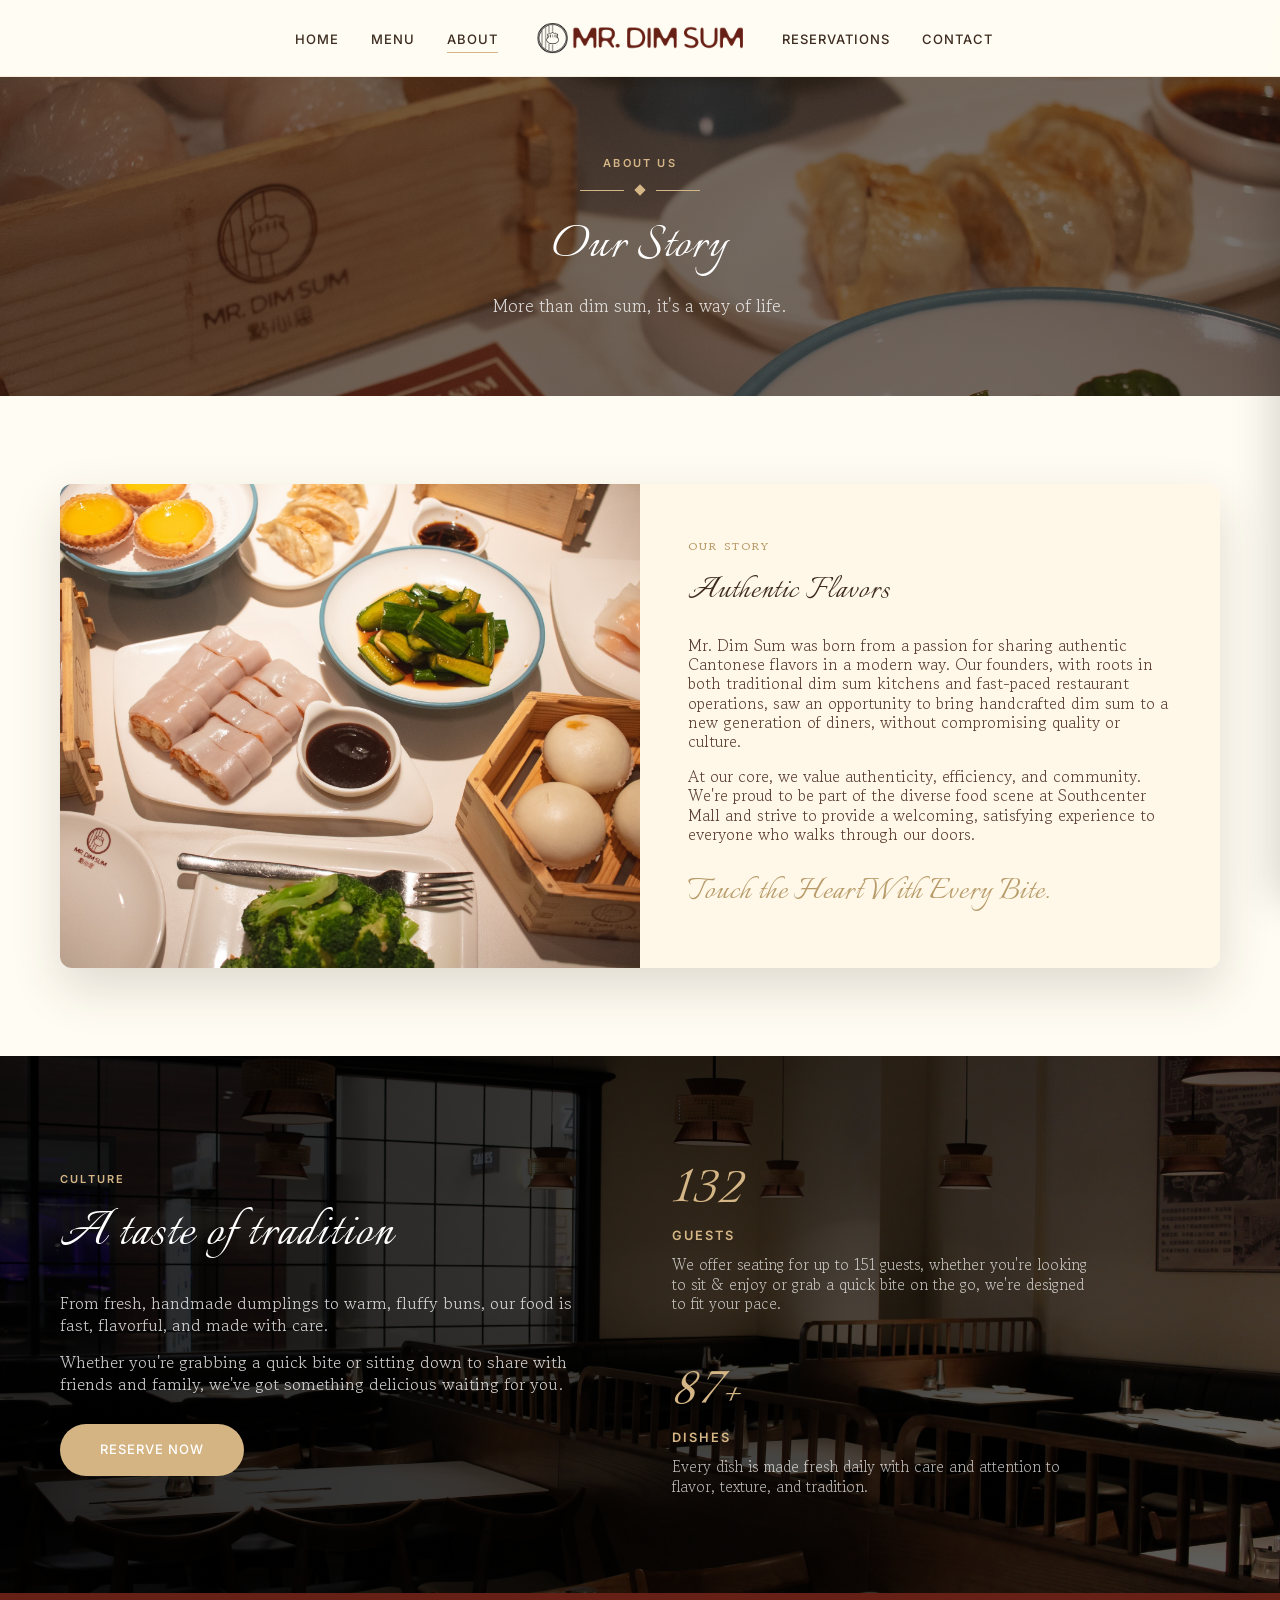
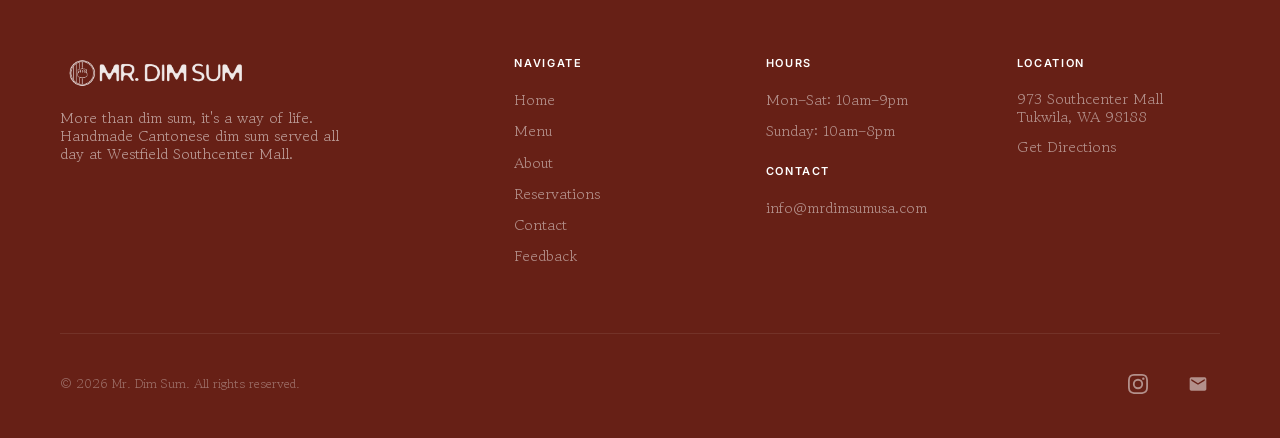
==== commit fee9b23b: "Mobile responsiveness pass + feedback desktop unify + cleanup - Unified mobile typography (40px hero" ====
--- a/about.html
+++ b/about.html
@@ -116,6 +116,7 @@
 
 .story__text .section__label {
   color: var(--gold-dark);
+  font-size: 0.6875rem;
 }
 
 .story__text h2 {
@@ -135,7 +136,7 @@
   font-size: 1rem;
 }
 
-.story__tagline {
+.story__text p.story__tagline {
   font-family: var(--font-display); font-weight: 400;
   font-size: clamp(1.75rem, 3vw, 2.25rem);
   color: var(--gold-dark);
@@ -145,10 +146,13 @@
   line-height: 1.1;
 }
 
+.story__tagline-break { display: none; }
+
 @media (max-width: 768px) {
   .story { grid-template-columns: 1fr; }
   .story__img { min-height: 280px; }
   .story__text { padding: 36px 24px; }
+  .story__tagline-break { display: inline; }
 }
 
 /* CULTURE — photo background, two columns */
@@ -244,11 +248,20 @@
   .section { padding: 64px 0; }
   .about-hero { padding: 60px 0; }
   .about-hero h1 {
-    font-size: clamp(2rem, 5vw, 3rem);
+    font-size: 2.5rem;
   }
   .about-hero__sub {
-    font-size: 1.05rem;
-  }
+    font-size: 14px;
+  }
+  .story__text .section__label { font-size: 10px; }
+  /* Match the Our Story body to the smaller Culture/stat body size (tagline + label excluded) */
+  .story__text p:not(.section__label):not(.story__tagline) { font-size: 0.95rem; }
+  /* Match the story heading to the home-page header size */
+  .story__text h2 { font-size: 2.5rem; }
+  /* Match Culture body to the smaller stat (guests/dishes) text */
+  .culture__desc { font-size: 0.95rem; }
+  /* Slightly larger stat numbers */
+  .stat__number { font-size: 4.5rem; }
   .section__header {
     margin-bottom: 40px;
   }
@@ -323,7 +336,7 @@
         <h2>Authentic Flavors</h2>
         <p>Mr. Dim Sum was born from a passion for sharing authentic Cantonese flavors in a modern way. Our founders, with roots in both traditional dim sum kitchens and fast-paced restaurant operations, saw an opportunity to bring handcrafted dim sum to a new generation of diners, without compromising quality or culture.</p>
         <p>At our core, we value authenticity, efficiency, and community. We're proud to be part of the diverse food scene at Southcenter Mall and strive to provide a welcoming, satisfying experience to everyone who walks through our doors.</p>
-        <p class="story__tagline">Touch the Heart With Every Bite.</p>
+        <p class="story__tagline">Touch the Heart<br class="story__tagline-break">With Every Bite.</p>
       </div>
     </div>
   </div>
--- a/styles.css
+++ b/styles.css
@@ -277,7 +277,7 @@
   .nav__links-left, .nav__links-right { display: none; }
   .nav__logo { justify-self: start; padding: 0; }
   .nav__hamburger { display: flex; }
-  .nav__logo-img { height: 32px; }
+  .nav__logo-img { height: 28px; }
 }
 
 /* BTN */
@@ -466,6 +466,15 @@
 .footer__socials a:hover svg { fill: var(--white); }
 
 @media (max-width: 768px) {
+  /* Mobile typography (placed after base rules so it wins the cascade) */
+  body { font-size: 14px; }
+  .section__label { font-size: 10px; }
+  .section__desc { font-size: 14px; }
+  .section__title { font-size: 2.5rem; }
+
+  /* Wider side gutter */
+  .container { padding-left: 32px; padding-right: 32px; }
+
   .footer__grid { grid-template-columns: 1fr 1fr; gap: 32px; }
   .footer__bottom { flex-direction: column; text-align: center; }
   .footer__socials { justify-content: center; }
